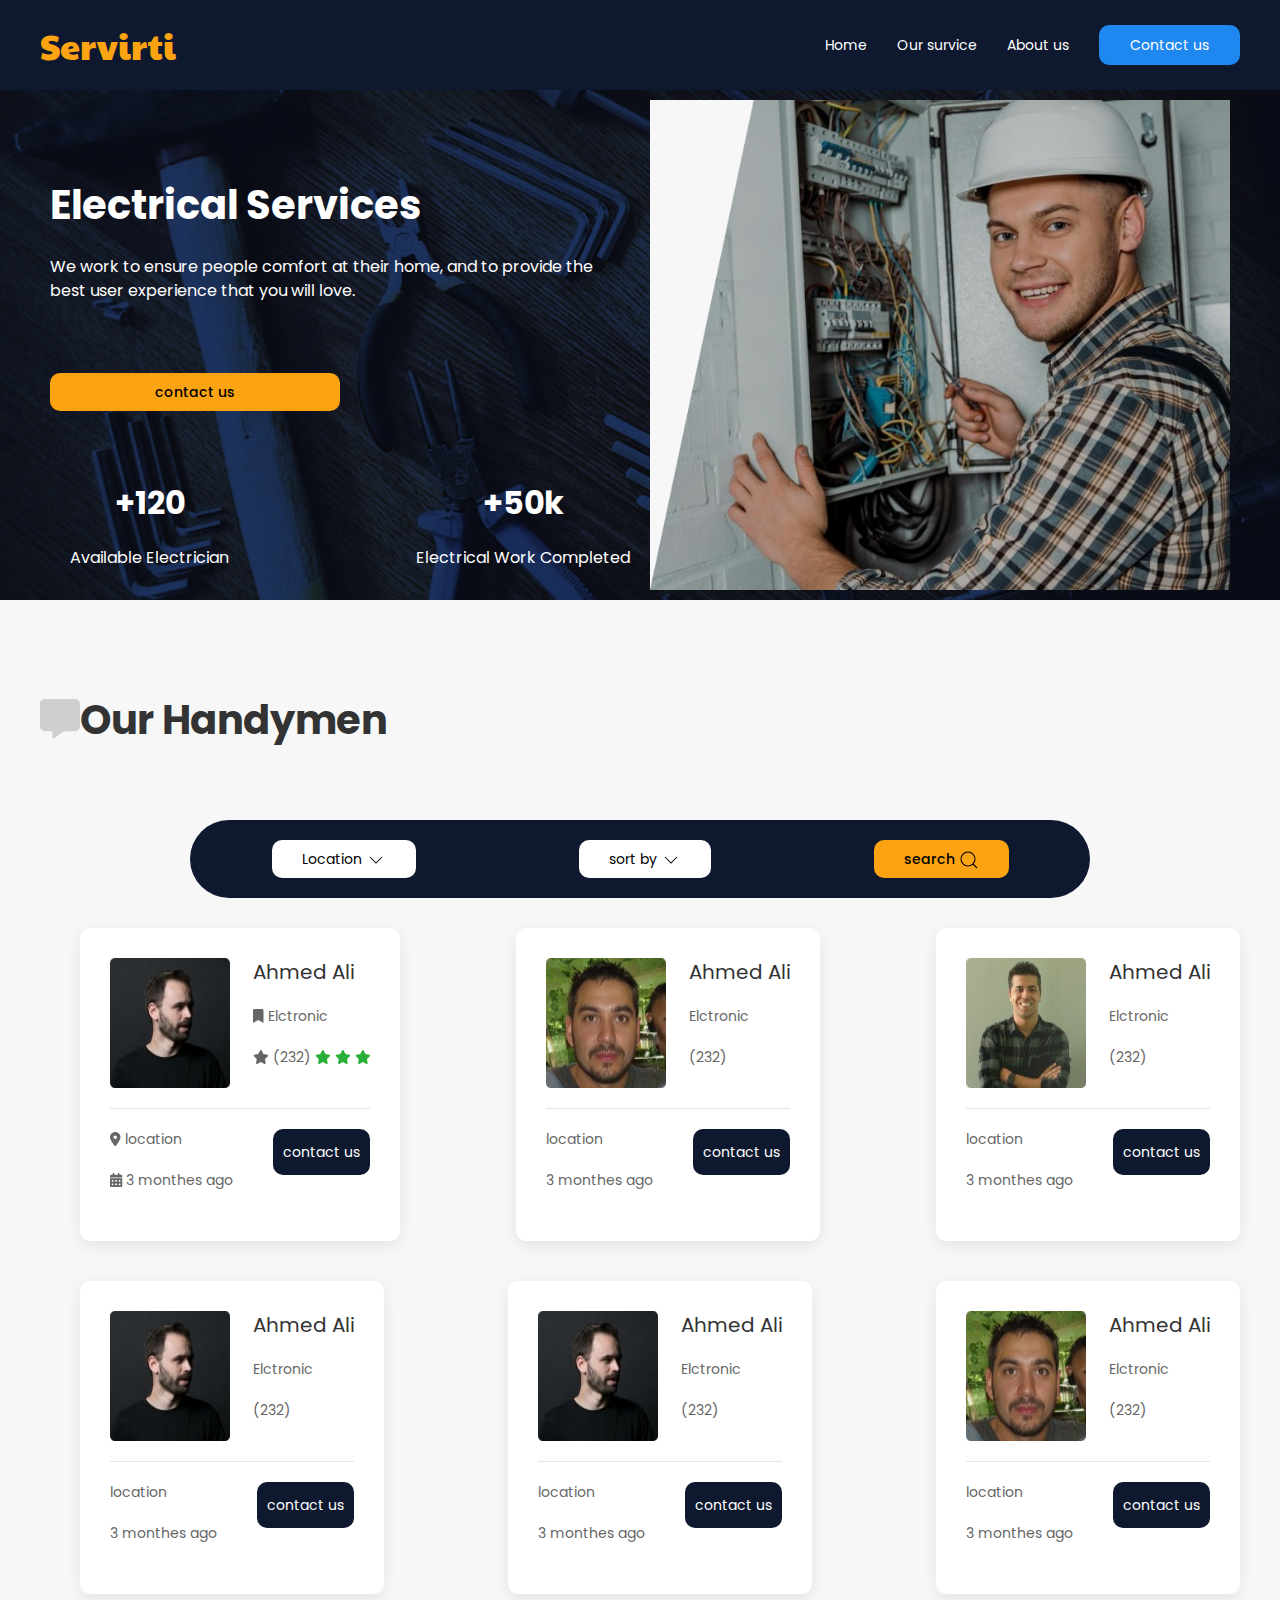
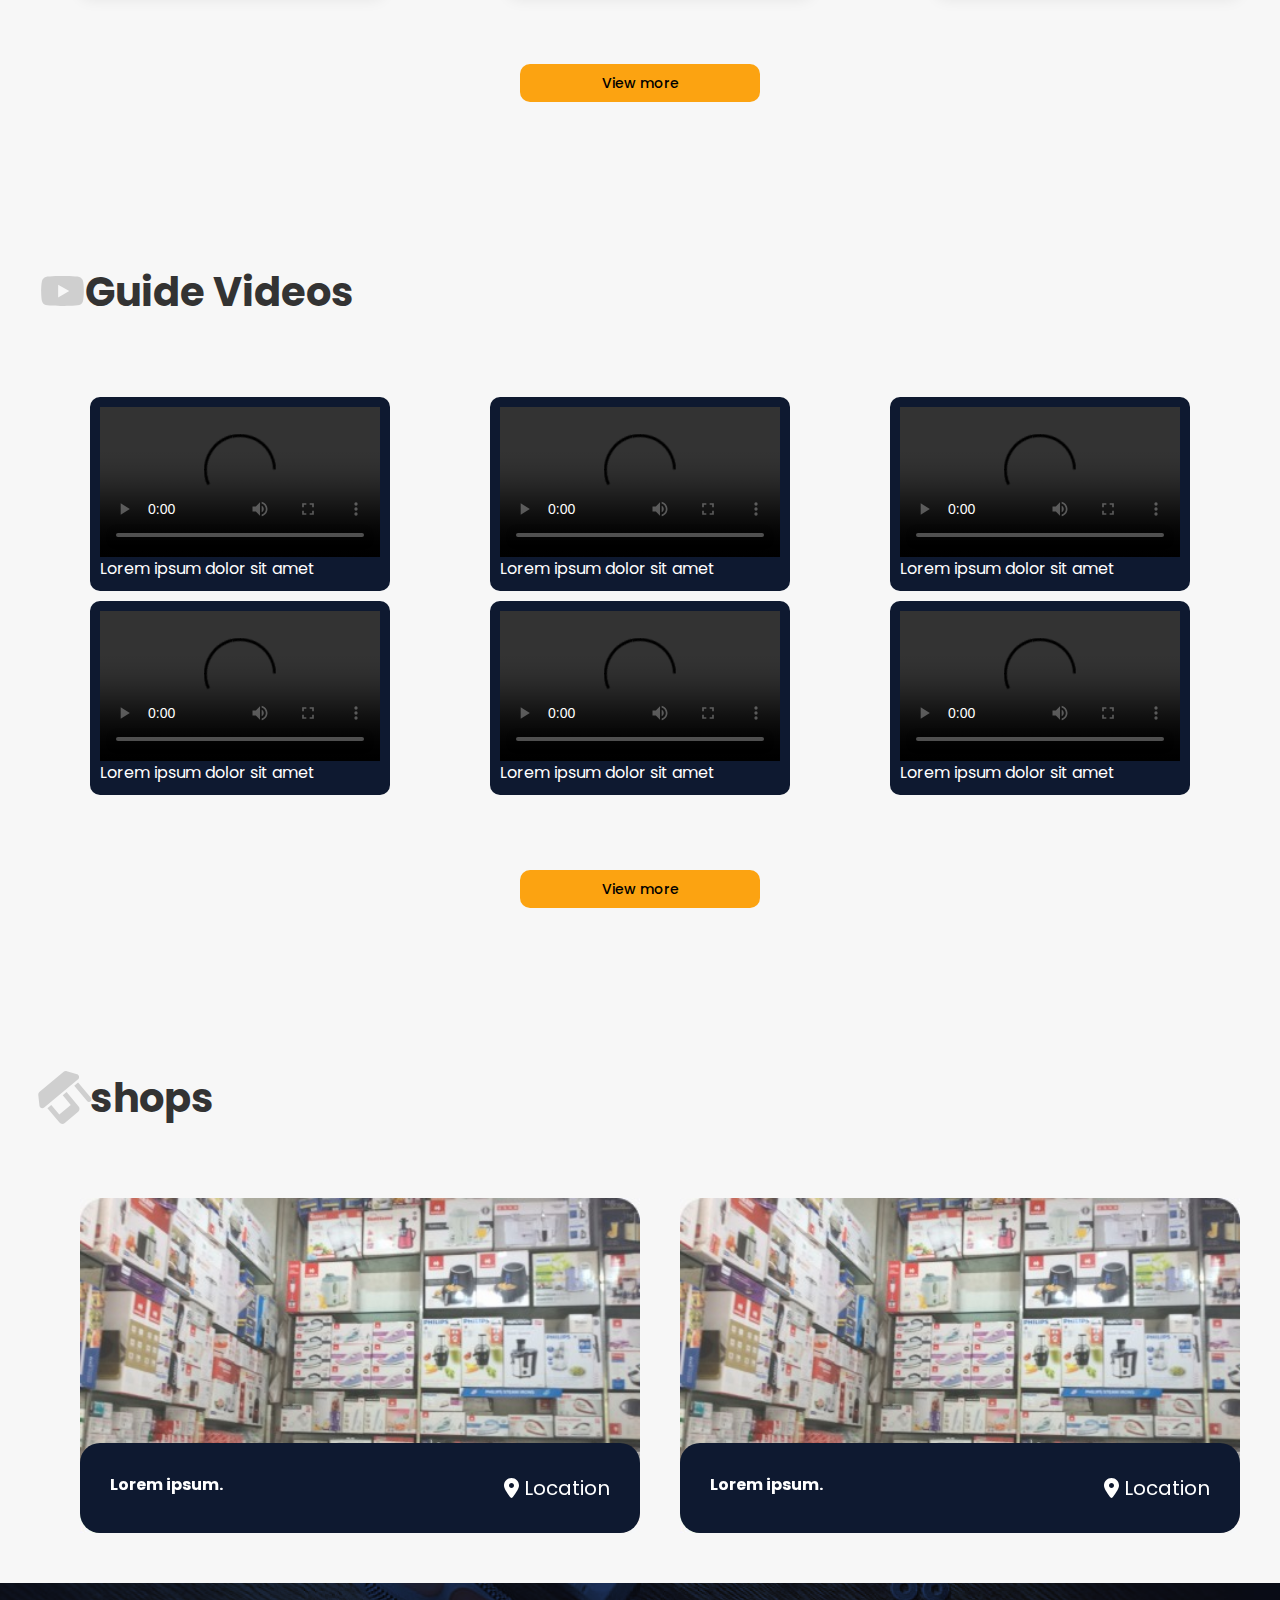
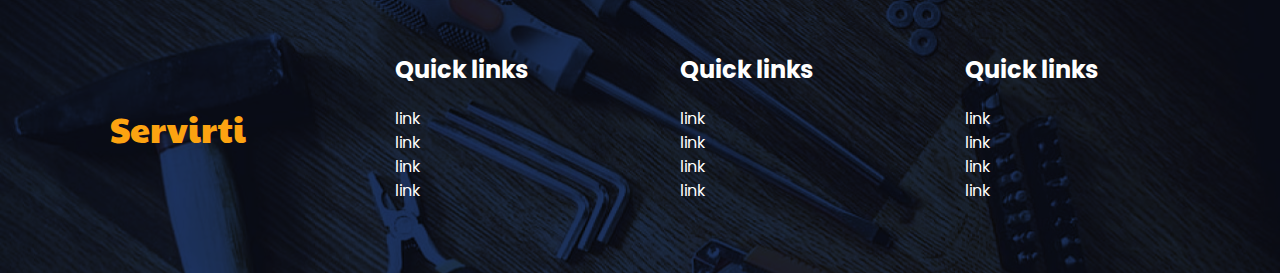
==== assets/pages/handy.html @ 4602116b "update" ====
<!DOCTYPE html>
<html lang="en">
<head>
    <meta charset="UTF-8">
    <meta http-equiv="X-UA-Compatible" content="IE=edge">
    <meta name="viewport" content="width=device-width, initial-scale=1.0">
    <!-- file links -->
    <link rel="stylesheet" href="../css/all.min.css">
    <link rel="stylesheet" href="../css/fontawesome.min.css">
    <link rel="stylesheet" href="../css/uikit.min.css">
    <link rel="stylesheet" href="../css/utalities.css">
    <link rel="stylesheet" href="../css/main.css">
    <!-- font -->
    <link rel="preconnect" href="https://fonts.googleapis.com">
    <link rel="preconnect" href="https://fonts.gstatic.com" crossorigin>
    <link href="https://fonts.googleapis.com/css2?family=Poppins&display=swap" rel="stylesheet">
    <link href="https://fonts.googleapis.com/css2?family=Paytone+One&display=swap" rel="stylesheet">
    <title>servirti</title>
</head>
<body>
    <!-- Start header section -->
    <header class="img__background">
        <!-- navbar -->
        <nav class="uk-container uk-flex uk-margin-auto uk-flex-wrap">
            <div class="uk-navbar-left uk-width-1-4">
                <ul class="uk-navbar-nav">
                    <li><a class="uk-text-bolder" href="#">Servirti</a></li>
                </ul>
            </div>
            <div class="uk-navbar-right nav-btn uk-hidden@m uk-width-1-2" style="cursor: pointer; justify-content: right;">
                <span class="uk-margin-small-right" uk-icon="icon: table"></span>
            </div>
            <div class="uk-navbar-right nav-main">
                <ul class="uk-navbar-nav ul-nav">
                    <li class="li-nav nav-response"><a href="#">Home</a></li>
                    <li class="li-nav nav-response"><a href="#">Our survice</a></li>
                    <li class="li-nav nav-response"><a href="#">About us</a></li>
                </ul>
                <button class="uk-button uk-button-primary">Contact us</button>
            </div>
        </nav>
        <!-- main header -->
        <div class="uk-child-width-1-1@s uk-child-width-1-2@m uk-container uk-margin-auto" uk-grid>
            <div style="align-self: end;">
                <h1 class="header__title">Electrical Services</h1>
                <p class="dark">
                    We work to ensure people comfort at their home, and to provide
                    the best user experience that you will love.
                </p>
                <div class="input__header__search uk-margin-large-top uk-margin-large-bottom">
                    <button class="uk-button uk-nav-center uk-width-1-2 ">contact us</button>
                </div>
                <div class="header__nums uk-flex uk-flex-between uk-text-center uk-margin-left">
                    <div class="num">
                        <h3 class="dark uk-text-bold">+120</h3>
                        <p class="dark">Available Electrician</p>
                    </div>
                    <div class="num">
                        <h3 class="dark uk-text-bold">+50k</h3>
                        <p class="dark">Electrical Work Completed</p>
                    </div>
                </div>
            </div>
            <div>
                <img class="uk-width-1-1" src="../img/staff3.jpeg" alt="" >
            </div>
        </div>
    </header>
    <!-- End header section -->
    <!-- Start Main section -->
    <main>
        <!-- hand -->
        <div class="main__handy uk-container">
            <div class="uk-flex" style="margin: 50px 0;">
                <h2 style="align-self: end; opacity: .2;"><i class="fa-solid fa-message"></i></h2>
                <h2 class="uk-text-bolder" >Our Handymen</h2>
            </div>
            <form class="uk-flex uk-flex-around uk-width-3-4@s uk-width-1-1 uk-border-pill uk-margin-auto" style="background-color: #0E1930;">           
                <div class="uk-margin">
                    <div uk-form-custom="target: > * > span:first-child">
                        <select id="sOne">
                            <option selected>Location</option>
                            <option value="a" >Option 01</option>
                            <option value="b">Option 02</option>
                            <option value="c">Option 03</option>
                        </select>
                        <button class="uk-button light" type="button" tabindex="-1">
                            <span></span>
                            <span uk-icon="icon: chevron-down"></span>
                        </button>
                    </div>
                </div>
                <div class="uk-margin">
                    <div uk-form-custom="target: > * > span:first-child">
                        <select id="sTwo">
                            <option selected>sort by</option>
                            <option value="1">Option 01</option>
                            <option value="2">Option 02</option>
                            <option value="3">Option 03</option>
                            <option value="4">Option 04</option>
                        </select>
                        <button class="uk-button light" type="button" tabindex="-1">
                            <span></span>
                            <span uk-icon="icon: chevron-down"></span>
                        </button>
                    </div>
                </div>
                <div class=" input__header__search uk-margin">
                    <div uk-form-custom="target: > * > span:first-child">
                        <button class="filter__sub uk-button">search <a href="" uk-icon="search"></a></button>
                    </div>
                </div>
            </form>
            <div class="cards__search uk-flex uk-flex-wrap uk-width-1-1 uk-width-1-3\@m uk-flex-center uk-flex-between@m"  uk-grid>
                <div class="card__search" data-location="a" data-sort="1">
                    <div class="uk-card uk-card-default uk-card-hover uk-card-body">
                        <div class="uk-flex uk-flex-between uk-text-left">
                            <img src="../img/staff2.jpeg">
                            <div class="info">
                                <h4>Ahmed Ali</h4>
                                <p><i class="fa-solid fa-bookmark"></i> Elctronic</p>
                                <p>
                                    <i class="fa-solid fa-star"></i> 
                                    (232)
                                    <i class="info__stars fa-solid fa-star"></i>
                                    <i class="info__stars fa-solid fa-star"></i>
                                    <i class="info__stars fa-solid fa-star"></i>
                                </p>
                            </div>
                        </div>
                        <hr>
                        <div class="uk-flex uk-flex-between uk-text-left">
                            <div class="info uk-margin-medium-right">
                                <p><i class="fa-solid fa-location-dot"></i> location</p>
                                <p><i class="fa-solid fa-calendar-days"></i> 3 monthes ago</p>
                            </div>
                            <div class="">
                                <button class="uk-button button__dark">contact us</button>
                            </div>
                        </div>
                    </div>
                </div>
                <div class="card__search" data-location="b" data-sort="2">
                    <div class="uk-card uk-card-default uk-card-hover uk-card-body">
                        <div class="uk-flex uk-flex-between uk-text-left">
                            <img src="../img/staff.jpeg">
                            <div class="info">
                                <h4>Ahmed Ali</h4>
                                <p>Elctronic</p>
                                <p>(232)</p>
                            </div>
                        </div>
                        <hr>
                        <div class="uk-flex uk-flex-between uk-text-left">
                            <div class="info uk-margin-medium-right">
                                <p>location</p>
                                <p>3 monthes ago</p>
                            </div>
                            <div class="">
                                <button class="uk-button button__dark">contact us</button>
                            </div>
                        </div>
                    </div>
                </div>
                <div class="card__search" data-location="c" data-sort="3">
                    <div class="uk-card uk-card-default uk-card-hover uk-card-body">
                        <div class="uk-flex uk-flex-between uk-text-left">
                            <img src="../img/staff1.jpeg">
                            <div class="info">
                                <h4>Ahmed Ali</h4>
                                <p>Elctronic</p>
                                <p>(232)</p>
                            </div>
                        </div>
                        <hr>
                        <div class="uk-flex uk-flex-between uk-text-left">
                            <div class="info uk-margin-medium-right">
                                <p>location</p>
                                <p>3 monthes ago</p>
                            </div>
                            <div class="">
                                <button class="uk-button button__dark">contact us</button>
                            </div>
                        </div>
                    </div>
                </div>
                <div class="card__search" data-location="b" data-sort="4">
                    <div class="uk-card uk-card-default uk-card-hover uk-card-body">
                        <div class="uk-flex uk-flex-between uk-text-left">
                            <img src="../img/staff2.jpeg">
                            <div class="info">
                                <h4>Ahmed Ali</h4>
                                <p>Elctronic</p>
                                <p>(232)</p>
                            </div>
                        </div>
                        <hr>
                        <div class="uk-flex uk-flex-between uk-text-left">
                            <div class="info uk-margin-medium-right">
                                <p>location</p>
                                <p>3 monthes ago</p>
                            </div>
                            <div class="">
                                <button class="uk-button button__dark">contact us</button>
                            </div>
                        </div>
                    </div>
                </div>
                <div class="card__search" data-location="c" data-sort="1">
                    <div class="uk-card uk-card-default uk-card-hover uk-card-body">
                        <div class="uk-flex uk-flex-between uk-text-left">
                            <img src="../img/staff2.jpeg">
                            <div class="info">
                                <h4>Ahmed Ali</h4>
                                <p>Elctronic</p>
                                <p>(232)</p>
                            </div>
                        </div>
                        <hr>
                        <div class="uk-flex uk-flex-between uk-text-left">
                            <div class="info uk-margin-medium-right">
                                <p>location</p>
                                <p>3 monthes ago</p>
                            </div>
                            <div class="">
                                <button class="uk-button button__dark">contact us</button>
                            </div>
                        </div>
                    </div>
                </div>
                <div class="card__search" data-location="a" data-sort="4">
                    <div class="uk-card uk-card-default uk-card-hover uk-card-body">
                        <div class="uk-flex uk-flex-between uk-text-left">
                            <img src="../img/staff.jpeg">
                            <div class="info">
                                <h4>Ahmed Ali</h4>
                                <p>Elctronic</p>
                                <p>(232)</p>
                            </div>
                        </div>
                        <hr>
                        <div class="uk-flex uk-flex-between uk-text-left">
                            <div class="info uk-margin-medium-right">
                                <p>location</p>
                                <p>3 monthes ago</p>
                            </div>
                            <div class="">
                                <button class="uk-button button__dark">contact us</button>
                            </div>
                        </div>
                    </div>
                </div>
                <div class="card__search hide" data-location="b" data-sort="3">
                    <div class="uk-card uk-card-default uk-card-hover uk-card-body">
                        <div class="uk-flex uk-flex-between uk-text-left">
                            <img src="../img/staff.jpeg">
                            <div class="info">
                                <h4>Ahmed Ali</h4>
                                <p>Elctronic</p>
                                <p>(232)</p>
                            </div>
                        </div>
                        <hr>
                        <div class="uk-flex uk-flex-between uk-text-left">
                            <div class="info uk-margin-medium-right">
                                <p>location</p>
                                <p>3 monthes ago</p>
                            </div>
                            <div class="">
                                <button class="uk-button button__dark">contact us</button>
                            </div>
                        </div>
                    </div>
                </div>
                <div class="card__search hide" data-location="a" data-sort="2">
                    <div class="uk-card uk-card-default uk-card-hover uk-card-body">
                        <div class="uk-flex uk-flex-between uk-text-left">
                            <img src="../img/staff2.jpeg">
                            <div class="info">
                                <h4>Ahmed Ali</h4>
                                <p>Elctronic</p>
                                <p>(232)</p>
                            </div>
                        </div>
                        <hr>
                        <div class="uk-flex uk-flex-between uk-text-left">
                            <div class="info uk-margin-medium-right">
                                <p>location</p>
                                <p>3 monthes ago</p>
                            </div>
                            <div class="">
                                <button class="uk-button button__dark">contact us</button>
                            </div>
                        </div>
                    </div>
                </div>
                <div class="card__search hide" data-location="c" data-sort="4">
                    <div class="uk-card uk-card-default uk-card-hover uk-card-body">
                        <div class="uk-flex uk-flex-between uk-text-left">
                            <img src="../img/staff1.jpeg">
                            <div class="info">
                                <h4>Ahmed Ali</h4>
                                <p>Elctronic</p>
                                <p>(232)</p>
                            </div>
                        </div>
                        <hr>
                        <div class="uk-flex uk-flex-between uk-text-left">
                            <div class="info uk-margin-medium-right">
                                <p>location</p>
                                <p>3 monthes ago</p>
                            </div>
                            <div class="">
                                <button class="uk-button button__dark">contact us</button>
                            </div>
                        </div>
                    </div>
                </div>
                <div class="card__search hide" data-location="b" data-sort="2">
                    <div class="uk-flex uk-flex-between uk-text-left">
                        <img src="../img/staff2.jpeg">
                        <div class="info">
                            <h4>Ahmed Ali</h4>
                            <p>Elctronic</p>
                            <p>(232)</p>
                        </div>
                    </div>
                    <hr>
                    <div class="uk-flex uk-flex-between uk-text-left">
                        <div class="info uk-margin-medium-right">
                            <p>location</p>
                            <p>3 monthes ago</p>
                        </div>
                        <div class="">
                            <button class="uk-button button__dark">contact us</button>
                        </div>
                    </div>
                </div>
                <div class="card__search hide" data-location="a" data-sort="3">
                    <div class="uk-card uk-card-default uk-card-hover uk-card-body">
                        <div class="uk-flex uk-flex-between uk-text-left">
                            <img src="../img/staff.jpeg">
                            <div class="info">
                                <h4>Ahmed Ali</h4>
                                <p>Elctronic</p>
                                <p>(232)</p>
                            </div>
                        </div>
                        <hr>
                        <div class="uk-flex uk-flex-between uk-text-left">
                            <div class="info uk-margin-medium-right">
                                <p>location</p>
                                <p>3 monthes ago</p>
                            </div>
                            <div class="">
                                <button class="uk-button button__dark">contact us</button>
                            </div>
                        </div>
                    </div>
                </div>
                <div class="card__search hide" data-location="c" data-sort="1">
                    <div class="uk-card uk-card-default uk-card-hover uk-card-body">
                        <div class="uk-flex uk-flex-between uk-text-left">
                            <img src="../img/staff.jpeg">
                            <div class="info">
                                <h4>Ahmed Ali</h4>
                                <p>Elctronic</p>
                                <p>(232)</p>
                            </div>
                        </div>
                        <hr>
                        <div class="uk-flex uk-flex-between uk-text-left">
                            <div class="info uk-margin-medium-right">
                                <p>location</p>
                                <p>3 monthes ago</p>
                            </div>
                            <div class="">
                                <button class="uk-button button__dark">contact us</button>
                            </div>
                        </div>
                    </div>
                </div>
            </div>
            <div class="msg uk-hidden">
                <div class="uk-container uk-text-center ">
                    <h3 class="uk-text-danger"> Oops! Please select location and type </h3>
                </div>
            </div>
            <div class="input__header__search uk-margin-large-top uk-margin-large-bottom uk-text-center">
                    <button class="uk-button uk-nav-center uk-width-1-5@m uk-width-3-4">View more</button>
            </div>
        </div>
        <!-- guide -->
        <div class="main__guide">
            <div class="uk-container">
                <div class="uk-flex" style="margin: 50px 0;">
                    <h2 style="align-self: end; opacity: .2;"><i class="fa-brands fa-youtube"></i></h2>
                    <h2 class="uk-text-bolder" >Guide Videos</h2>
                </div>
                <div class="uk-flex uk-flex-between uk-flex-wrap">
                    <div class="uk-width-1-3@m uk-width-1-2@s">
                        <div class="video__section uk-width-3-4 uk-margin-auto">
                            <video src="../videos/Wiring electric panel - Cool time lapse video.mp4" controls width="100%"></video>
                            <p>Lorem ipsum dolor sit amet</p>
                        </div>
                    </div>
                    <div class="uk-width-1-3@m uk-width-1-2@s">
                        <div class="video__section uk-width-3-4 uk-margin-auto">
                            <video src="../videos/Wiring electric panel - Cool time lapse video.mp4" controls width="100%"></video>
                            <p>Lorem ipsum dolor sit amet</p>
                        </div>
                    </div>
                    <div class="uk-width-1-3@m uk-width-1-2@s">
                        <div class="video__section uk-width-3-4 uk-margin-auto">
                            <video src="../videos/Wiring electric panel - Cool time lapse video.mp4" controls width="100%"></video>
                            <p>Lorem ipsum dolor sit amet</p>
                        </div>
                    </div>
                    <div class="uk-width-1-3@m uk-width-1-2@s">
                        <div class="video__section uk-width-3-4 uk-margin-auto">
                            <video src="../videos/Wiring electric panel - Cool time lapse video.mp4" controls width="100%"></video>
                            <p>Lorem ipsum dolor sit amet</p>
                        </div>
                    </div>
                    <div class="uk-width-1-3@m uk-width-1-2@s">
                        <div class="video__section uk-width-3-4 uk-margin-auto">
                            <video src="../videos/Wiring electric panel - Cool time lapse video.mp4" controls width="100%"></video>
                            <p>Lorem ipsum dolor sit amet</p>
                        </div>
                    </div>
                    <div class="uk-width-1-3@m uk-width-1-2@s">
                        <div class="video__section uk-width-3-4 uk-margin-auto">
                            <video src="../videos/Wiring electric panel - Cool time lapse video.mp4" controls width="100%"></video>
                            <p>Lorem ipsum dolor sit amet</p>
                        </div>
                    </div>
                    
                </div>
                <div class="input__header__search uk-margin-large-top uk-margin-large-bottom uk-text-center">
                    <button class="uk-button uk-nav-center uk-width-1-5@m uk-width-3-4">View more</button>
                </div>
            </div>
        </div>
        <!-- shops -->
        <div class="main__shops">
            <div class="uk-container">
                <div class="uk-flex" style="margin: 50px 0;">
                    <h2 style="align-self: end; opacity: .2; transform: rotateZ(320deg);"><i class="fa-solid fa-shop"></i></h2>
                    <h2 class="uk-text-bolder" >shops</h2>
                </div>
                <div class="uk-position-relative uk-visible-toggle uk-light" tabindex="-1" uk-slider="clsActivated: uk-transition-active; center: false">

                    <ul class="uk-slider-items uk-grid">
                        <li class="uk-width-1-2@s uk-width-1-1">
                            <div class="uk-panel">
                                <img src="../img/shop1.jpeg" width="1800" height="1200" alt="">
                                <div class="uk-overlay uk-overlay-primary uk-position-bottom uk-flex uk-flex-between uk-transition-slide-bottom ">
                                    <p class="uk-margin-remove uk-text-bolder dark">Lorem ipsum.</p>
                                    <p class="uk-margin-remove "><a href="https://goo.gl/maps/HgptQMbC7L5jPxuB7" target="_blank"><i class="fa-solid fa-location-dot"></i> Location</a></p>
                                </div>
                            </div>
                        </li>
                        <li class="uk-width-1-2@s uk-width-1-1">
                            <div class="uk-panel">
                                <img src="../img/shop1.jpeg" width="1800" height="1200" alt="">
                                <div class="uk-overlay uk-overlay-primary uk-position-bottom uk-flex uk-flex-between uk-transition-slide-bottom ">
                                    <p class="uk-margin-remove uk-text-bolder dark">Lorem ipsum.</p>
                                    <p class="uk-margin-remove "><a href="https://goo.gl/maps/HgptQMbC7L5jPxuB7" target="_blank"><i class="fa-solid fa-location-dot"></i> Location</a></p>
                                </div>
                            </div>
                        </li>
                        <li class="uk-width-1-2@s uk-width-1-1">
                            <div class="uk-panel">
                                <img src="../img/shop1.jpeg" width="1800" height="1200" alt="">
                                <div class="uk-overlay uk-overlay-primary uk-position-bottom uk-flex uk-flex-between uk-transition-slide-bottom ">
                                    <p class="uk-margin-remove uk-text-bolder dark">Lorem ipsum.</p>
                                    <p class="uk-margin-remove "><a href="https://goo.gl/maps/HgptQMbC7L5jPxuB7" target="_blank"><i class="fa-solid fa-location-dot"></i> Location</a></p>
                                </div>
                            </div>
                        </li>
                        <li class="uk-width-1-2@s uk-width-1-1">
                            <div class="uk-panel">
                                <img src="../img/shop1.jpeg" width="1800" height="1200" alt="">
                                <div class="uk-overlay uk-overlay-primary uk-position-bottom uk-flex uk-flex-between uk-transition-slide-bottom ">
                                    <p class="uk-margin-remove uk-text-bolder dark">Lorem ipsum.</p>
                                    <p class="uk-margin-remove "><a href="https://goo.gl/maps/HgptQMbC7L5jPxuB7" target="_blank"><i class="fa-solid fa-location-dot"></i> Location</a></p>
                                </div>
                            </div>
                        </li>
                        <li class="uk-width-1-2@s uk-width-1-1">
                            <div class="uk-panel">
                                <img src="../img/shop1.jpeg" width="1800" height="1200" alt="">
                                <div class="uk-overlay uk-overlay-primary uk-position-bottom uk-flex uk-flex-between uk-transition-slide-bottom ">
                                    <p class="uk-margin-remove uk-text-bolder dark">Lorem ipsum.</p>
                                    <p class="uk-margin-remove "><a href="https://goo.gl/maps/HgptQMbC7L5jPxuB7" target="_blank"><i class="fa-solid fa-location-dot"></i> Location</a></p>
                                </div>
                            </div>
                        </li>
                        <li class="uk-width-1-2@s uk-width-1-1">
                            <div class="uk-panel">
                                <img src="../img/shop1.jpeg" width="1800" height="1200" alt="">
                                <div class="uk-overlay uk-overlay-primary uk-position-bottom uk-flex uk-flex-between uk-transition-slide-bottom ">
                                    <p class="uk-margin-remove uk-text-bolder dark">Lorem ipsum.</p>
                                    <p class="uk-margin-remove "><a href="https://goo.gl/maps/HgptQMbC7L5jPxuB7" target="_blank"><i class="fa-solid fa-location-dot"></i> Location</a></p>
                                </div>
                            </div>
                        </li>
                    </ul>
                
                    <a class="uk-position-center-left uk-position-small uk-hidden-hover" href="#" uk-slidenav-previous uk-slider-item="previous"></a>
                    <a class="uk-position-center-right uk-position-small uk-hidden-hover" href="#" uk-slidenav-next uk-slider-item="next"></a>
                
                </div>
            </div>

        </div>
    </main>
    <!-- End Main section -->
    <!-- Start Footer section -->
    <footer class="img__background uk-padding-large">
        <div class="uk-child-width-1-2@s uk-child-width-1-4@m uk-flex uk-flex-center uk-container-large uk-margin-auto" uk-grid>
            <div class="uk-navbar-left footer_link">
                <ul class="uk-navbar-nav">
                    <li><a class="uk-text-bolder" href="../../index.html">Servirti</a></li>
                </ul>
            </div>
            <div class="footer__link">
                <h3 class="dark uk-text-bolder">Quick links</h3>
                <a href="">link</a>
                <a href="">link</a>
                <a href="">link</a>
                <a href="">link</a>
            </div>
            <div class="footer__link">
                <h3 class="dark uk-text-bolder">Quick links</h3>
                <a href="">link</a>
                <a href="">link</a>
                <a href="">link</a>
                <a href="">link</a>
            </div>
            <div class="footer__link">
                <h3 class="dark uk-text-bolder">Quick links</h3>
                <a href="">link</a>
                <a href="">link</a>
                <a href="">link</a>
                <a href="">link</a>
            </div>
        </div>
    </footer>
    <!-- End Footer section -->
    <!-- scripts file -->
    <script src="../js/main.js"></script>
    <script src="../js/uikit.min.js"></script>
    <script src="../js/uikit-icons.min.js"></script>
    <script src="../js/all.min.js"></script>
    <script src="../js/fontawesome.min.js"></script>
    <script type="text/javascript" src="https://code.jquery.com/jquery-3.4.0.js"></script>
</body>
</html>
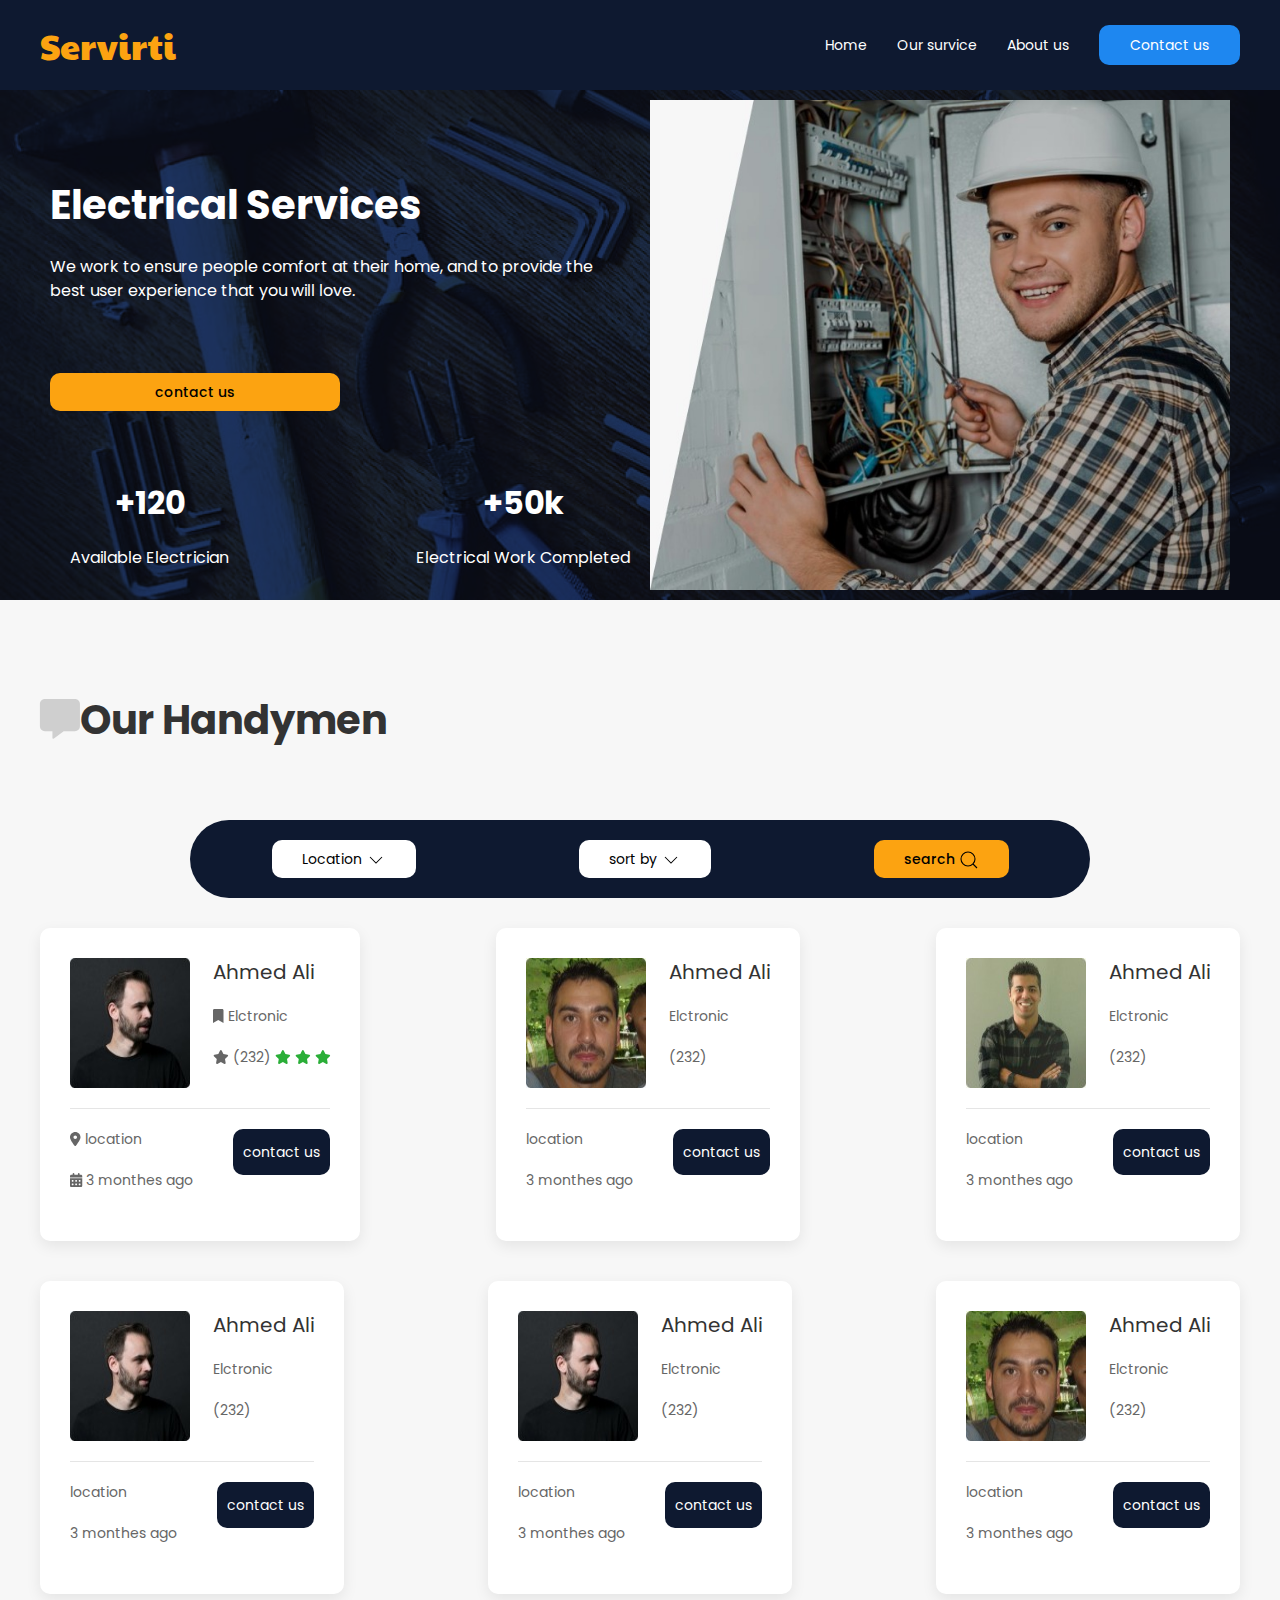
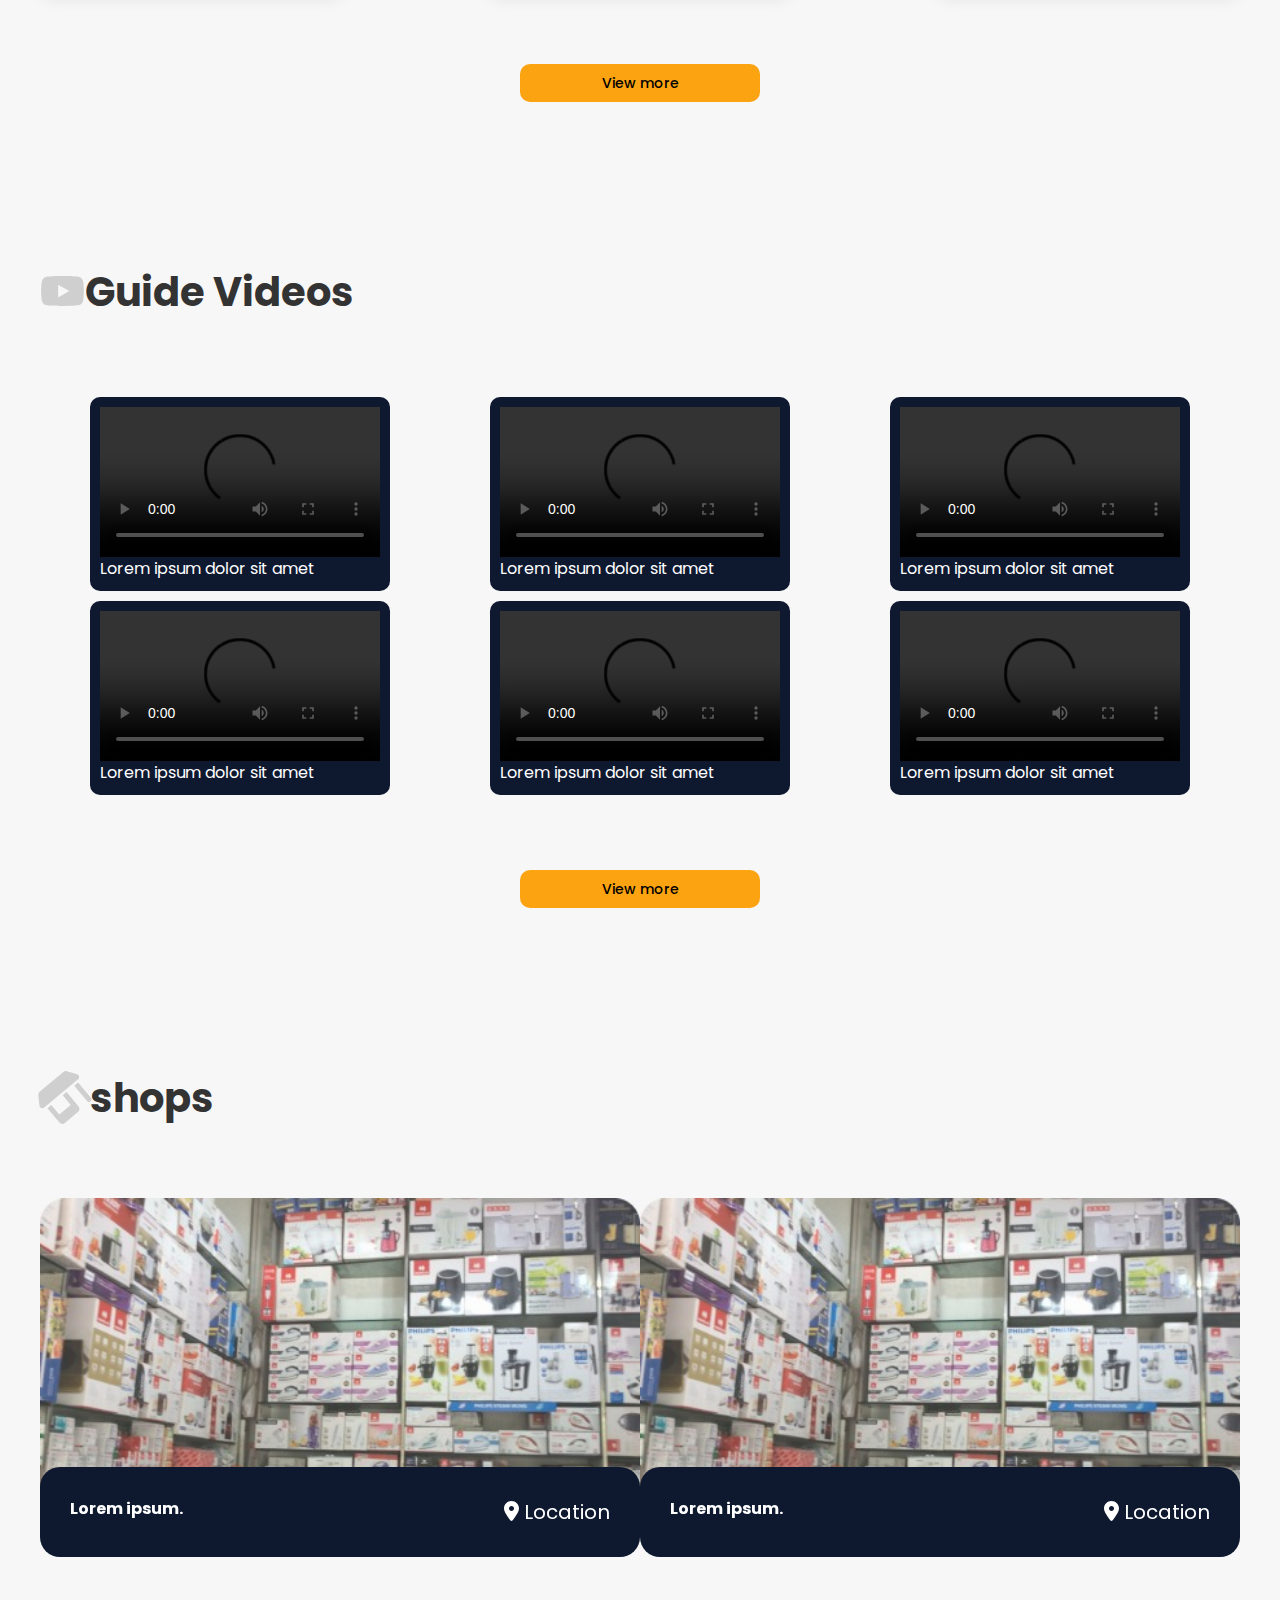
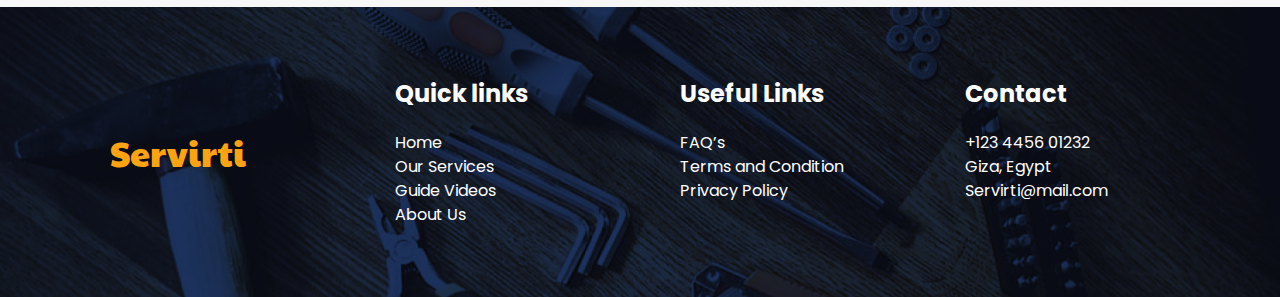
==== commit e978c6f9: "update" ====
--- a/assets/pages/handy.html
+++ b/assets/pages/handy.html
@@ -75,7 +75,7 @@
                 <h2 style="align-self: end; opacity: .2;"><i class="fa-solid fa-message"></i></h2>
                 <h2 class="uk-text-bolder" >Our Handymen</h2>
             </div>
-            <form class="uk-flex uk-flex-around uk-width-3-4@s uk-width-1-1 uk-border-pill uk-margin-auto" style="background-color: #0E1930;">           
+            <form class="uk-flex uk-flex-around uk-flex-wrap uk-width-3-4@s uk-width-1-1 uk-border-pill uk-margin-auto" style="background-color: #0E1930;">           
                 <div class="uk-margin">
                     <div uk-form-custom="target: > * > span:first-child">
                         <select id="sOne">
@@ -521,29 +521,27 @@
         <div class="uk-child-width-1-2@s uk-child-width-1-4@m uk-flex uk-flex-center uk-container-large uk-margin-auto" uk-grid>
             <div class="uk-navbar-left footer_link">
                 <ul class="uk-navbar-nav">
-                    <li><a class="uk-text-bolder" href="../../index.html">Servirti</a></li>
+                    <li><a class="uk-text-bolder" href="#">Servirti</a></li>
                 </ul>
             </div>
             <div class="footer__link">
                 <h3 class="dark uk-text-bolder">Quick links</h3>
-                <a href="">link</a>
-                <a href="">link</a>
-                <a href="">link</a>
-                <a href="">link</a>
+                <a href="" target="_blank">Home</a>
+                <a href="" target="_blank">Our Services</a>
+                <a href="" target="_blank">Guide Videos</a>
+                <a href="" target="_blank">About Us</a>
             </div>
             <div class="footer__link">
-                <h3 class="dark uk-text-bolder">Quick links</h3>
-                <a href="">link</a>
-                <a href="">link</a>
-                <a href="">link</a>
-                <a href="">link</a>
+                <h3 class="dark uk-text-bolder">Useful Links</h3>
+                <a href="" target="_blank">FAQ’s</a>
+                <a href="" target="_blank">Terms and Condition</a>
+                <a href="" target="_blank">Privacy Policy</a>
             </div>
             <div class="footer__link">
-                <h3 class="dark uk-text-bolder">Quick links</h3>
-                <a href="">link</a>
-                <a href="">link</a>
-                <a href="">link</a>
-                <a href="">link</a>
+                <h3 class="dark uk-text-bolder">Contact</h3>
+                <a href="" target="_blank">+123 4456 01232</a>
+                <a href="" target="_blank">Giza, Egypt</a>
+                <a href="" target="_blank">Servirti@mail.com</a>
             </div>
         </div>
     </footer>
--- a/assets/css/utalities.css
+++ b/assets/css/utalities.css
@@ -158,4 +158,12 @@
     .txt-small{
         font-size: 10px;
     }
+}
+
+.main__shops .uk-grid>*{
+    padding: 0;
+}
+
+.main__handy .uk-grid>*{
+    padding: 0;
 }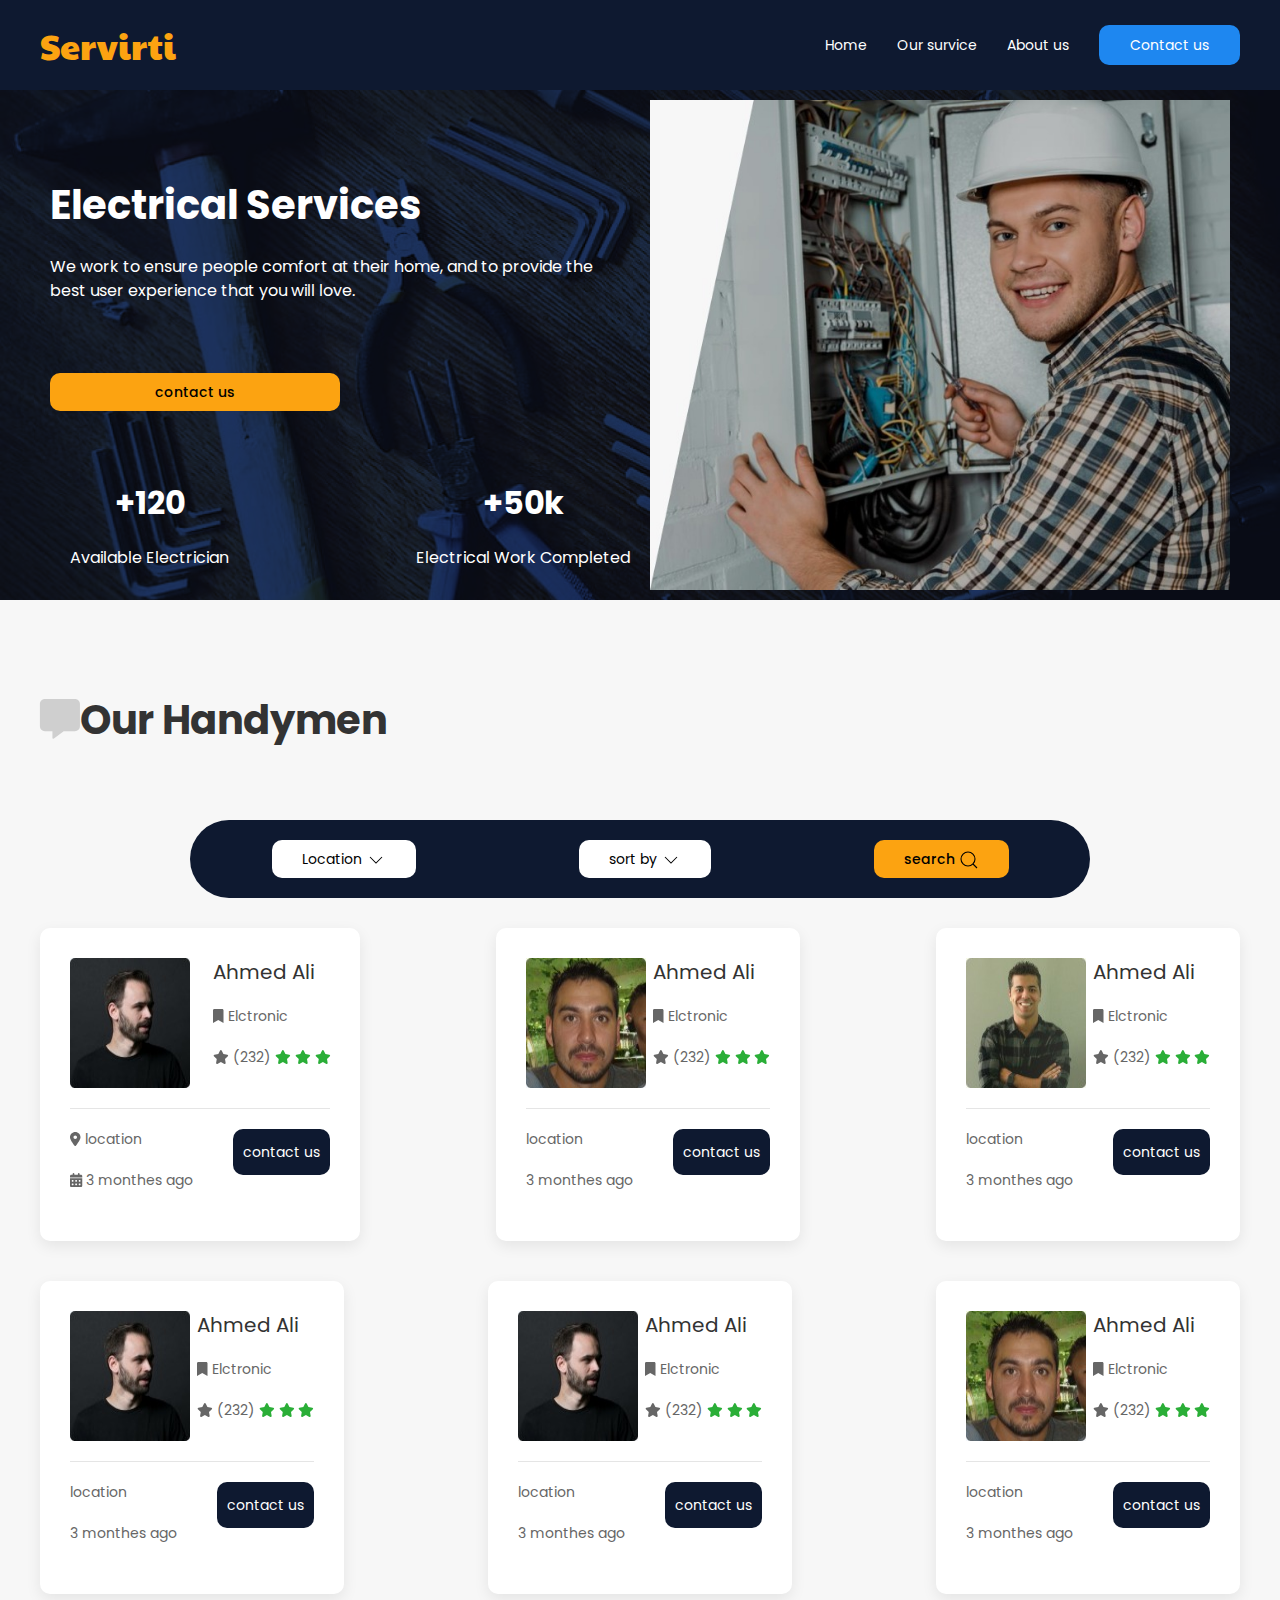
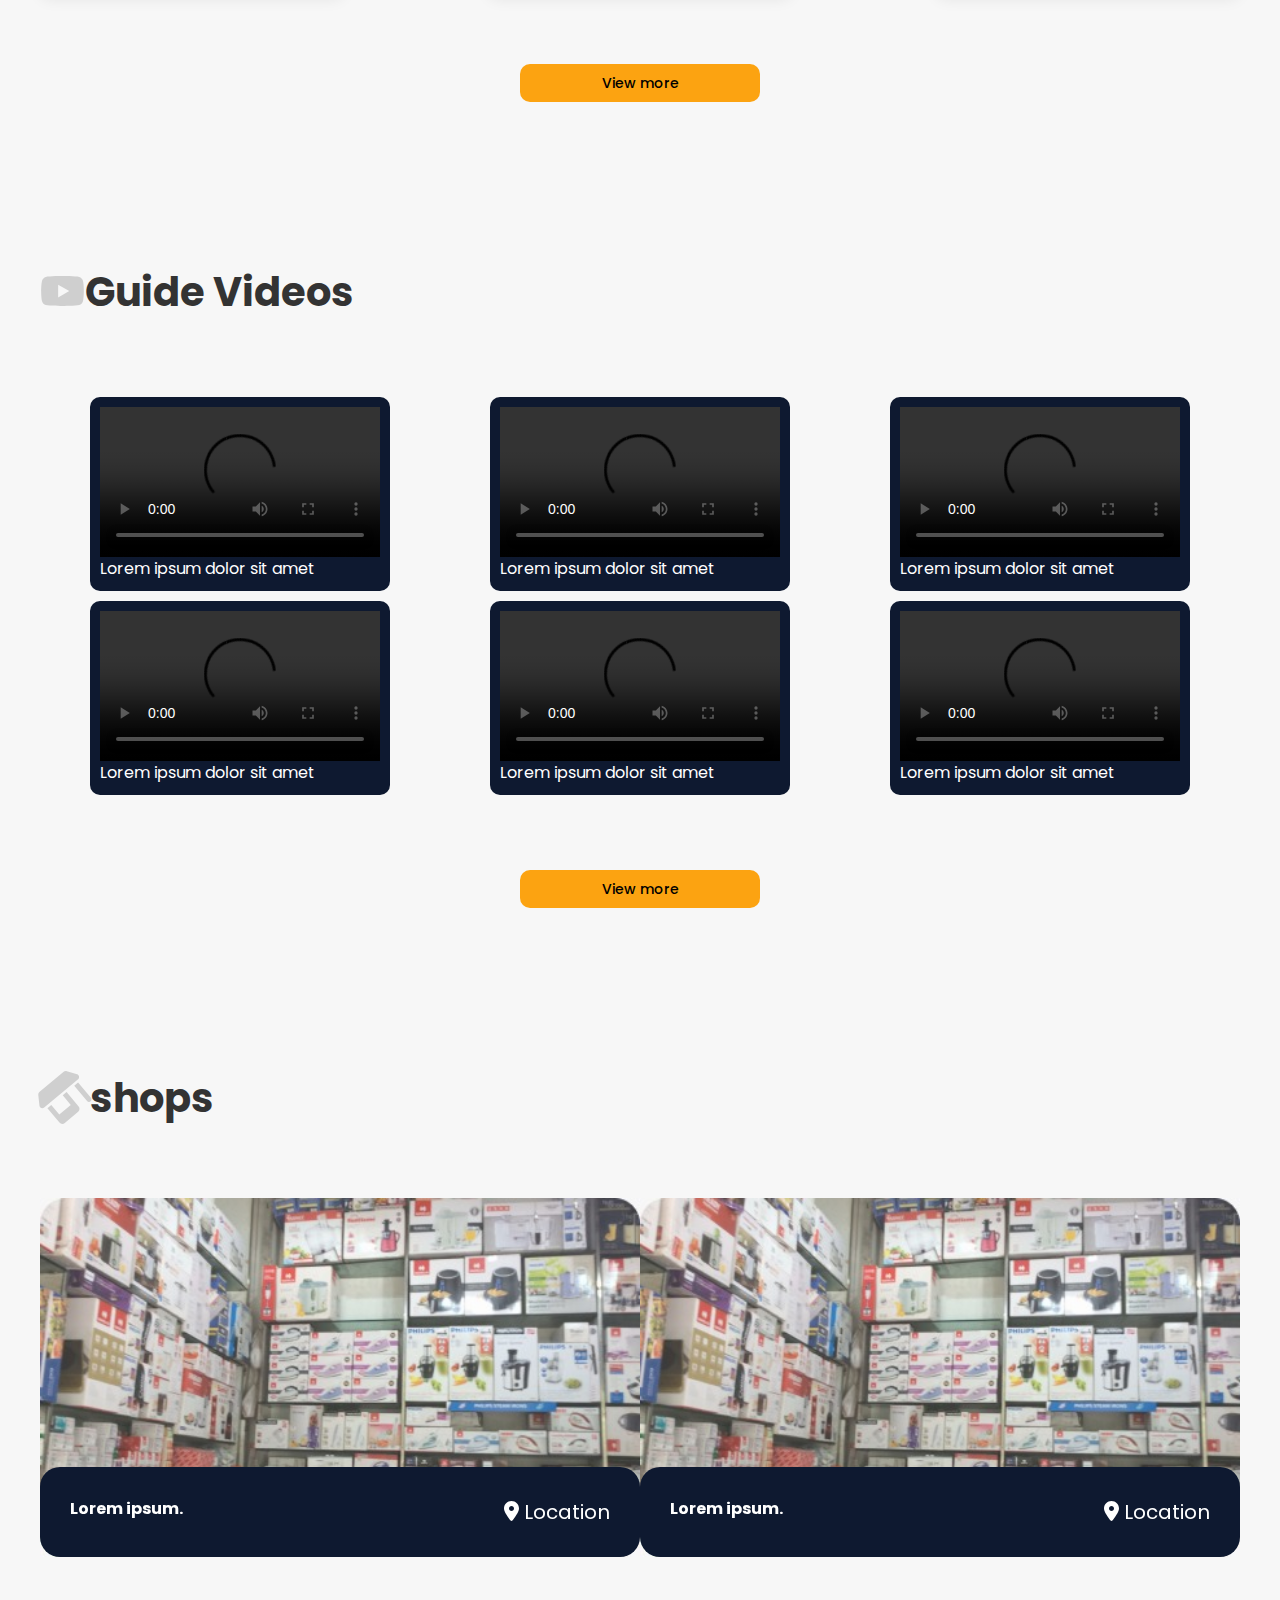
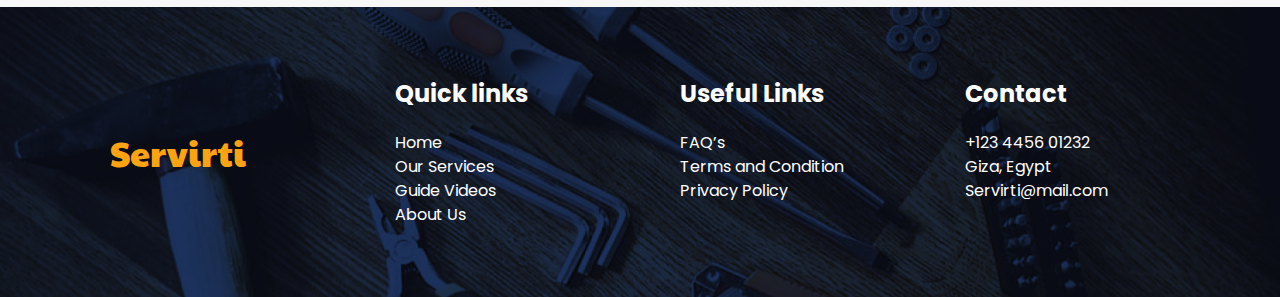
==== commit 34f24058: "update" ====
--- a/assets/pages/handy.html
+++ b/assets/pages/handy.html
@@ -115,7 +115,7 @@
                 <div class="card__search" data-location="a" data-sort="1">
                     <div class="uk-card uk-card-default uk-card-hover uk-card-body">
                         <div class="uk-flex uk-flex-between uk-text-left">
-                            <img src="../img/staff2.jpeg">
+                            <img class="img_card" src="../img/staff2.jpeg">
                             <div class="info">
                                 <h4>Ahmed Ali</h4>
                                 <p><i class="fa-solid fa-bookmark"></i> Elctronic</p>
@@ -135,7 +135,7 @@
                                 <p><i class="fa-solid fa-calendar-days"></i> 3 monthes ago</p>
                             </div>
                             <div class="">
-                                <button class="uk-button button__dark">contact us</button>
+                                <button class="uk-button button__dark btn__txt">contact us</button>
                             </div>
                         </div>
                     </div>
@@ -143,21 +143,27 @@
                 <div class="card__search" data-location="b" data-sort="2">
                     <div class="uk-card uk-card-default uk-card-hover uk-card-body">
                         <div class="uk-flex uk-flex-between uk-text-left">
-                            <img src="../img/staff.jpeg">
-                            <div class="info">
-                                <h4>Ahmed Ali</h4>
-                                <p>Elctronic</p>
-                                <p>(232)</p>
-                            </div>
-                        </div>
-                        <hr>
-                        <div class="uk-flex uk-flex-between uk-text-left">
-                            <div class="info uk-margin-medium-right">
-                                <p>location</p>
-                                <p>3 monthes ago</p>
-                            </div>
-                            <div class="">
-                                <button class="uk-button button__dark">contact us</button>
+                            <img class="img_card" src="../img/staff.jpeg">
+                            <div class="info">
+                                <h4>Ahmed Ali</h4>
+                                <p><i class="fa-solid fa-bookmark"></i> Elctronic</p>
+                                <p>
+                                    <i class="fa-solid fa-star"></i> 
+                                    (232)
+                                    <i class="info__stars fa-solid fa-star"></i>
+                                    <i class="info__stars fa-solid fa-star"></i>
+                                    <i class="info__stars fa-solid fa-star"></i>
+                                </p>
+                            </div>
+                        </div>
+                        <hr>
+                        <div class="uk-flex uk-flex-between uk-text-left">
+                            <div class="info uk-margin-medium-right">
+                                <p>location</p>
+                                <p>3 monthes ago</p>
+                            </div>
+                            <div class="">
+                                <button class="uk-button button__dark btn__txt">contact us</button>
                             </div>
                         </div>
                     </div>
@@ -165,21 +171,27 @@
                 <div class="card__search" data-location="c" data-sort="3">
                     <div class="uk-card uk-card-default uk-card-hover uk-card-body">
                         <div class="uk-flex uk-flex-between uk-text-left">
-                            <img src="../img/staff1.jpeg">
-                            <div class="info">
-                                <h4>Ahmed Ali</h4>
-                                <p>Elctronic</p>
-                                <p>(232)</p>
-                            </div>
-                        </div>
-                        <hr>
-                        <div class="uk-flex uk-flex-between uk-text-left">
-                            <div class="info uk-margin-medium-right">
-                                <p>location</p>
-                                <p>3 monthes ago</p>
-                            </div>
-                            <div class="">
-                                <button class="uk-button button__dark">contact us</button>
+                            <img class="img_card" src="../img/staff1.jpeg">
+                            <div class="info">
+                                <h4>Ahmed Ali</h4>
+                                <p><i class="fa-solid fa-bookmark"></i> Elctronic</p>
+                                <p>
+                                    <i class="fa-solid fa-star"></i> 
+                                    (232)
+                                    <i class="info__stars fa-solid fa-star"></i>
+                                    <i class="info__stars fa-solid fa-star"></i>
+                                    <i class="info__stars fa-solid fa-star"></i>
+                                </p>
+                            </div>
+                        </div>
+                        <hr>
+                        <div class="uk-flex uk-flex-between uk-text-left">
+                            <div class="info uk-margin-medium-right">
+                                <p>location</p>
+                                <p>3 monthes ago</p>
+                            </div>
+                            <div class="">
+                                <button class="uk-button button__dark btn__txt">contact us</button>
                             </div>
                         </div>
                     </div>
@@ -187,21 +199,27 @@
                 <div class="card__search" data-location="b" data-sort="4">
                     <div class="uk-card uk-card-default uk-card-hover uk-card-body">
                         <div class="uk-flex uk-flex-between uk-text-left">
-                            <img src="../img/staff2.jpeg">
-                            <div class="info">
-                                <h4>Ahmed Ali</h4>
-                                <p>Elctronic</p>
-                                <p>(232)</p>
-                            </div>
-                        </div>
-                        <hr>
-                        <div class="uk-flex uk-flex-between uk-text-left">
-                            <div class="info uk-margin-medium-right">
-                                <p>location</p>
-                                <p>3 monthes ago</p>
-                            </div>
-                            <div class="">
-                                <button class="uk-button button__dark">contact us</button>
+                            <img class="img_card" src="../img/staff2.jpeg">
+                            <div class="info">
+                                <h4>Ahmed Ali</h4>
+                                <p><i class="fa-solid fa-bookmark"></i> Elctronic</p>
+                                <p>
+                                    <i class="fa-solid fa-star"></i> 
+                                    (232)
+                                    <i class="info__stars fa-solid fa-star"></i>
+                                    <i class="info__stars fa-solid fa-star"></i>
+                                    <i class="info__stars fa-solid fa-star"></i>
+                                </p>
+                            </div>
+                        </div>
+                        <hr>
+                        <div class="uk-flex uk-flex-between uk-text-left">
+                            <div class="info uk-margin-medium-right">
+                                <p>location</p>
+                                <p>3 monthes ago</p>
+                            </div>
+                            <div class="">
+                                <button class="uk-button button__dark btn__txt">contact us</button>
                             </div>
                         </div>
                     </div>
@@ -209,21 +227,27 @@
                 <div class="card__search" data-location="c" data-sort="1">
                     <div class="uk-card uk-card-default uk-card-hover uk-card-body">
                         <div class="uk-flex uk-flex-between uk-text-left">
-                            <img src="../img/staff2.jpeg">
-                            <div class="info">
-                                <h4>Ahmed Ali</h4>
-                                <p>Elctronic</p>
-                                <p>(232)</p>
-                            </div>
-                        </div>
-                        <hr>
-                        <div class="uk-flex uk-flex-between uk-text-left">
-                            <div class="info uk-margin-medium-right">
-                                <p>location</p>
-                                <p>3 monthes ago</p>
-                            </div>
-                            <div class="">
-                                <button class="uk-button button__dark">contact us</button>
+                            <img class="img_card" src="../img/staff2.jpeg">
+                            <div class="info">
+                                <h4>Ahmed Ali</h4>
+                                <p><i class="fa-solid fa-bookmark"></i> Elctronic</p>
+                                <p>
+                                    <i class="fa-solid fa-star"></i> 
+                                    (232)
+                                    <i class="info__stars fa-solid fa-star"></i>
+                                    <i class="info__stars fa-solid fa-star"></i>
+                                    <i class="info__stars fa-solid fa-star"></i>
+                                </p>
+                            </div>
+                        </div>
+                        <hr>
+                        <div class="uk-flex uk-flex-between uk-text-left">
+                            <div class="info uk-margin-medium-right">
+                                <p>location</p>
+                                <p>3 monthes ago</p>
+                            </div>
+                            <div class="">
+                                <button class="uk-button button__dark btn__txt">contact us</button>
                             </div>
                         </div>
                     </div>
@@ -231,21 +255,27 @@
                 <div class="card__search" data-location="a" data-sort="4">
                     <div class="uk-card uk-card-default uk-card-hover uk-card-body">
                         <div class="uk-flex uk-flex-between uk-text-left">
-                            <img src="../img/staff.jpeg">
-                            <div class="info">
-                                <h4>Ahmed Ali</h4>
-                                <p>Elctronic</p>
-                                <p>(232)</p>
-                            </div>
-                        </div>
-                        <hr>
-                        <div class="uk-flex uk-flex-between uk-text-left">
-                            <div class="info uk-margin-medium-right">
-                                <p>location</p>
-                                <p>3 monthes ago</p>
-                            </div>
-                            <div class="">
-                                <button class="uk-button button__dark">contact us</button>
+                            <img class="img_card" src="../img/staff.jpeg">
+                            <div class="info">
+                                <h4>Ahmed Ali</h4>
+                                <p><i class="fa-solid fa-bookmark"></i> Elctronic</p>
+                                <p>
+                                    <i class="fa-solid fa-star"></i> 
+                                    (232)
+                                    <i class="info__stars fa-solid fa-star"></i>
+                                    <i class="info__stars fa-solid fa-star"></i>
+                                    <i class="info__stars fa-solid fa-star"></i>
+                                </p>
+                            </div>
+                        </div>
+                        <hr>
+                        <div class="uk-flex uk-flex-between uk-text-left">
+                            <div class="info uk-margin-medium-right">
+                                <p>location</p>
+                                <p>3 monthes ago</p>
+                            </div>
+                            <div class="">
+                                <button class="uk-button button__dark btn__txt">contact us</button>
                             </div>
                         </div>
                     </div>
@@ -253,21 +283,27 @@
                 <div class="card__search hide" data-location="b" data-sort="3">
                     <div class="uk-card uk-card-default uk-card-hover uk-card-body">
                         <div class="uk-flex uk-flex-between uk-text-left">
-                            <img src="../img/staff.jpeg">
-                            <div class="info">
-                                <h4>Ahmed Ali</h4>
-                                <p>Elctronic</p>
-                                <p>(232)</p>
-                            </div>
-                        </div>
-                        <hr>
-                        <div class="uk-flex uk-flex-between uk-text-left">
-                            <div class="info uk-margin-medium-right">
-                                <p>location</p>
-                                <p>3 monthes ago</p>
-                            </div>
-                            <div class="">
-                                <button class="uk-button button__dark">contact us</button>
+                            <img class="img_card" src="../img/staff.jpeg">
+                            <div class="info">
+                                <h4>Ahmed Ali</h4>
+                                <p><i class="fa-solid fa-bookmark"></i> Elctronic</p>
+                                <p>
+                                    <i class="fa-solid fa-star"></i> 
+                                    (232)
+                                    <i class="info__stars fa-solid fa-star"></i>
+                                    <i class="info__stars fa-solid fa-star"></i>
+                                    <i class="info__stars fa-solid fa-star"></i>
+                                </p>
+                            </div>
+                        </div>
+                        <hr>
+                        <div class="uk-flex uk-flex-between uk-text-left">
+                            <div class="info uk-margin-medium-right">
+                                <p>location</p>
+                                <p>3 monthes ago</p>
+                            </div>
+                            <div class="">
+                                <button class="uk-button button__dark btn__txt">contact us</button>
                             </div>
                         </div>
                     </div>
@@ -275,21 +311,27 @@
                 <div class="card__search hide" data-location="a" data-sort="2">
                     <div class="uk-card uk-card-default uk-card-hover uk-card-body">
                         <div class="uk-flex uk-flex-between uk-text-left">
-                            <img src="../img/staff2.jpeg">
-                            <div class="info">
-                                <h4>Ahmed Ali</h4>
-                                <p>Elctronic</p>
-                                <p>(232)</p>
-                            </div>
-                        </div>
-                        <hr>
-                        <div class="uk-flex uk-flex-between uk-text-left">
-                            <div class="info uk-margin-medium-right">
-                                <p>location</p>
-                                <p>3 monthes ago</p>
-                            </div>
-                            <div class="">
-                                <button class="uk-button button__dark">contact us</button>
+                            <img class="img_card" src="../img/staff2.jpeg">
+                            <div class="info">
+                                <h4>Ahmed Ali</h4>
+                                <p><i class="fa-solid fa-bookmark"></i> Elctronic</p>
+                                <p>
+                                    <i class="fa-solid fa-star"></i> 
+                                    (232)
+                                    <i class="info__stars fa-solid fa-star"></i>
+                                    <i class="info__stars fa-solid fa-star"></i>
+                                    <i class="info__stars fa-solid fa-star"></i>
+                                </p>
+                            </div>
+                        </div>
+                        <hr>
+                        <div class="uk-flex uk-flex-between uk-text-left">
+                            <div class="info uk-margin-medium-right">
+                                <p>location</p>
+                                <p>3 monthes ago</p>
+                            </div>
+                            <div class="">
+                                <button class="uk-button button__dark btn__txt">contact us</button>
                             </div>
                         </div>
                     </div>
@@ -297,32 +339,44 @@
                 <div class="card__search hide" data-location="c" data-sort="4">
                     <div class="uk-card uk-card-default uk-card-hover uk-card-body">
                         <div class="uk-flex uk-flex-between uk-text-left">
-                            <img src="../img/staff1.jpeg">
-                            <div class="info">
-                                <h4>Ahmed Ali</h4>
-                                <p>Elctronic</p>
-                                <p>(232)</p>
-                            </div>
-                        </div>
-                        <hr>
-                        <div class="uk-flex uk-flex-between uk-text-left">
-                            <div class="info uk-margin-medium-right">
-                                <p>location</p>
-                                <p>3 monthes ago</p>
-                            </div>
-                            <div class="">
-                                <button class="uk-button button__dark">contact us</button>
+                            <img class="img_card" src="../img/staff1.jpeg">
+                            <div class="info">
+                                <h4>Ahmed Ali</h4>
+                                <p><i class="fa-solid fa-bookmark"></i> Elctronic</p>
+                                <p>
+                                    <i class="fa-solid fa-star"></i> 
+                                    (232)
+                                    <i class="info__stars fa-solid fa-star"></i>
+                                    <i class="info__stars fa-solid fa-star"></i>
+                                    <i class="info__stars fa-solid fa-star"></i>
+                                </p>
+                            </div>
+                        </div>
+                        <hr>
+                        <div class="uk-flex uk-flex-between uk-text-left">
+                            <div class="info uk-margin-medium-right">
+                                <p>location</p>
+                                <p>3 monthes ago</p>
+                            </div>
+                            <div class="">
+                                <button class="uk-button button__dark btn__txt">contact us</button>
                             </div>
                         </div>
                     </div>
                 </div>
                 <div class="card__search hide" data-location="b" data-sort="2">
                     <div class="uk-flex uk-flex-between uk-text-left">
-                        <img src="../img/staff2.jpeg">
+                        <img class="img_card" src="../img/staff2.jpeg">
                         <div class="info">
                             <h4>Ahmed Ali</h4>
-                            <p>Elctronic</p>
-                            <p>(232)</p>
+                            <p><i class="fa-solid fa-bookmark"></i> Elctronic</p>
+                            <p>
+                                <i class="fa-solid fa-star"></i> 
+                                (232)
+                                <i class="info__stars fa-solid fa-star"></i>
+                                <i class="info__stars fa-solid fa-star"></i>
+                                <i class="info__stars fa-solid fa-star"></i>
+                            </p>
                         </div>
                     </div>
                     <hr>
@@ -332,28 +386,34 @@
                             <p>3 monthes ago</p>
                         </div>
                         <div class="">
-                            <button class="uk-button button__dark">contact us</button>
+                            <button class="uk-button button__dark btn__txt">contact us</button>
                         </div>
                     </div>
                 </div>
                 <div class="card__search hide" data-location="a" data-sort="3">
                     <div class="uk-card uk-card-default uk-card-hover uk-card-body">
                         <div class="uk-flex uk-flex-between uk-text-left">
-                            <img src="../img/staff.jpeg">
-                            <div class="info">
-                                <h4>Ahmed Ali</h4>
-                                <p>Elctronic</p>
-                                <p>(232)</p>
-                            </div>
-                        </div>
-                        <hr>
-                        <div class="uk-flex uk-flex-between uk-text-left">
-                            <div class="info uk-margin-medium-right">
-                                <p>location</p>
-                                <p>3 monthes ago</p>
-                            </div>
-                            <div class="">
-                                <button class="uk-button button__dark">contact us</button>
+                            <img class="img_card" src="../img/staff.jpeg">
+                            <div class="info">
+                                <h4>Ahmed Ali</h4>
+                                <p><i class="fa-solid fa-bookmark"></i> Elctronic</p>
+                                <p>
+                                    <i class="fa-solid fa-star"></i> 
+                                    (232)
+                                    <i class="info__stars fa-solid fa-star"></i>
+                                    <i class="info__stars fa-solid fa-star"></i>
+                                    <i class="info__stars fa-solid fa-star"></i>
+                                </p>
+                            </div>
+                        </div>
+                        <hr>
+                        <div class="uk-flex uk-flex-between uk-text-left">
+                            <div class="info uk-margin-medium-right">
+                                <p>location</p>
+                                <p>3 monthes ago</p>
+                            </div>
+                            <div class="">
+                                <button class="uk-button button__dark btn__txt">contact us</button>
                             </div>
                         </div>
                     </div>
@@ -361,21 +421,27 @@
                 <div class="card__search hide" data-location="c" data-sort="1">
                     <div class="uk-card uk-card-default uk-card-hover uk-card-body">
                         <div class="uk-flex uk-flex-between uk-text-left">
-                            <img src="../img/staff.jpeg">
-                            <div class="info">
-                                <h4>Ahmed Ali</h4>
-                                <p>Elctronic</p>
-                                <p>(232)</p>
-                            </div>
-                        </div>
-                        <hr>
-                        <div class="uk-flex uk-flex-between uk-text-left">
-                            <div class="info uk-margin-medium-right">
-                                <p>location</p>
-                                <p>3 monthes ago</p>
-                            </div>
-                            <div class="">
-                                <button class="uk-button button__dark">contact us</button>
+                            <img class="img_card" src="../img/staff.jpeg">
+                            <div class="info">
+                                <h4>Ahmed Ali</h4>
+                                <p><i class="fa-solid fa-bookmark"></i> Elctronic</p>
+                                <p>
+                                    <i class="fa-solid fa-star"></i> 
+                                    (232)
+                                    <i class="info__stars fa-solid fa-star"></i>
+                                    <i class="info__stars fa-solid fa-star"></i>
+                                    <i class="info__stars fa-solid fa-star"></i>
+                                </p>
+                            </div>
+                        </div>
+                        <hr>
+                        <div class="uk-flex uk-flex-between uk-text-left">
+                            <div class="info uk-margin-medium-right">
+                                <p>location</p>
+                                <p>3 monthes ago</p>
+                            </div>
+                            <div class="">
+                                <button class="uk-button button__dark btn__txt">contact us</button>
                             </div>
                         </div>
                     </div>
--- a/assets/css/utalities.css
+++ b/assets/css/utalities.css
@@ -166,4 +166,15 @@
 
 .main__handy .uk-grid>*{
     padding: 0;
+}
+
+
+@media(max-width: 768px){
+    .img_card{
+        width: 35%;
+        height: 100px;
+    }
+    .btn__txt{
+        font-size: 9px;
+    }
 }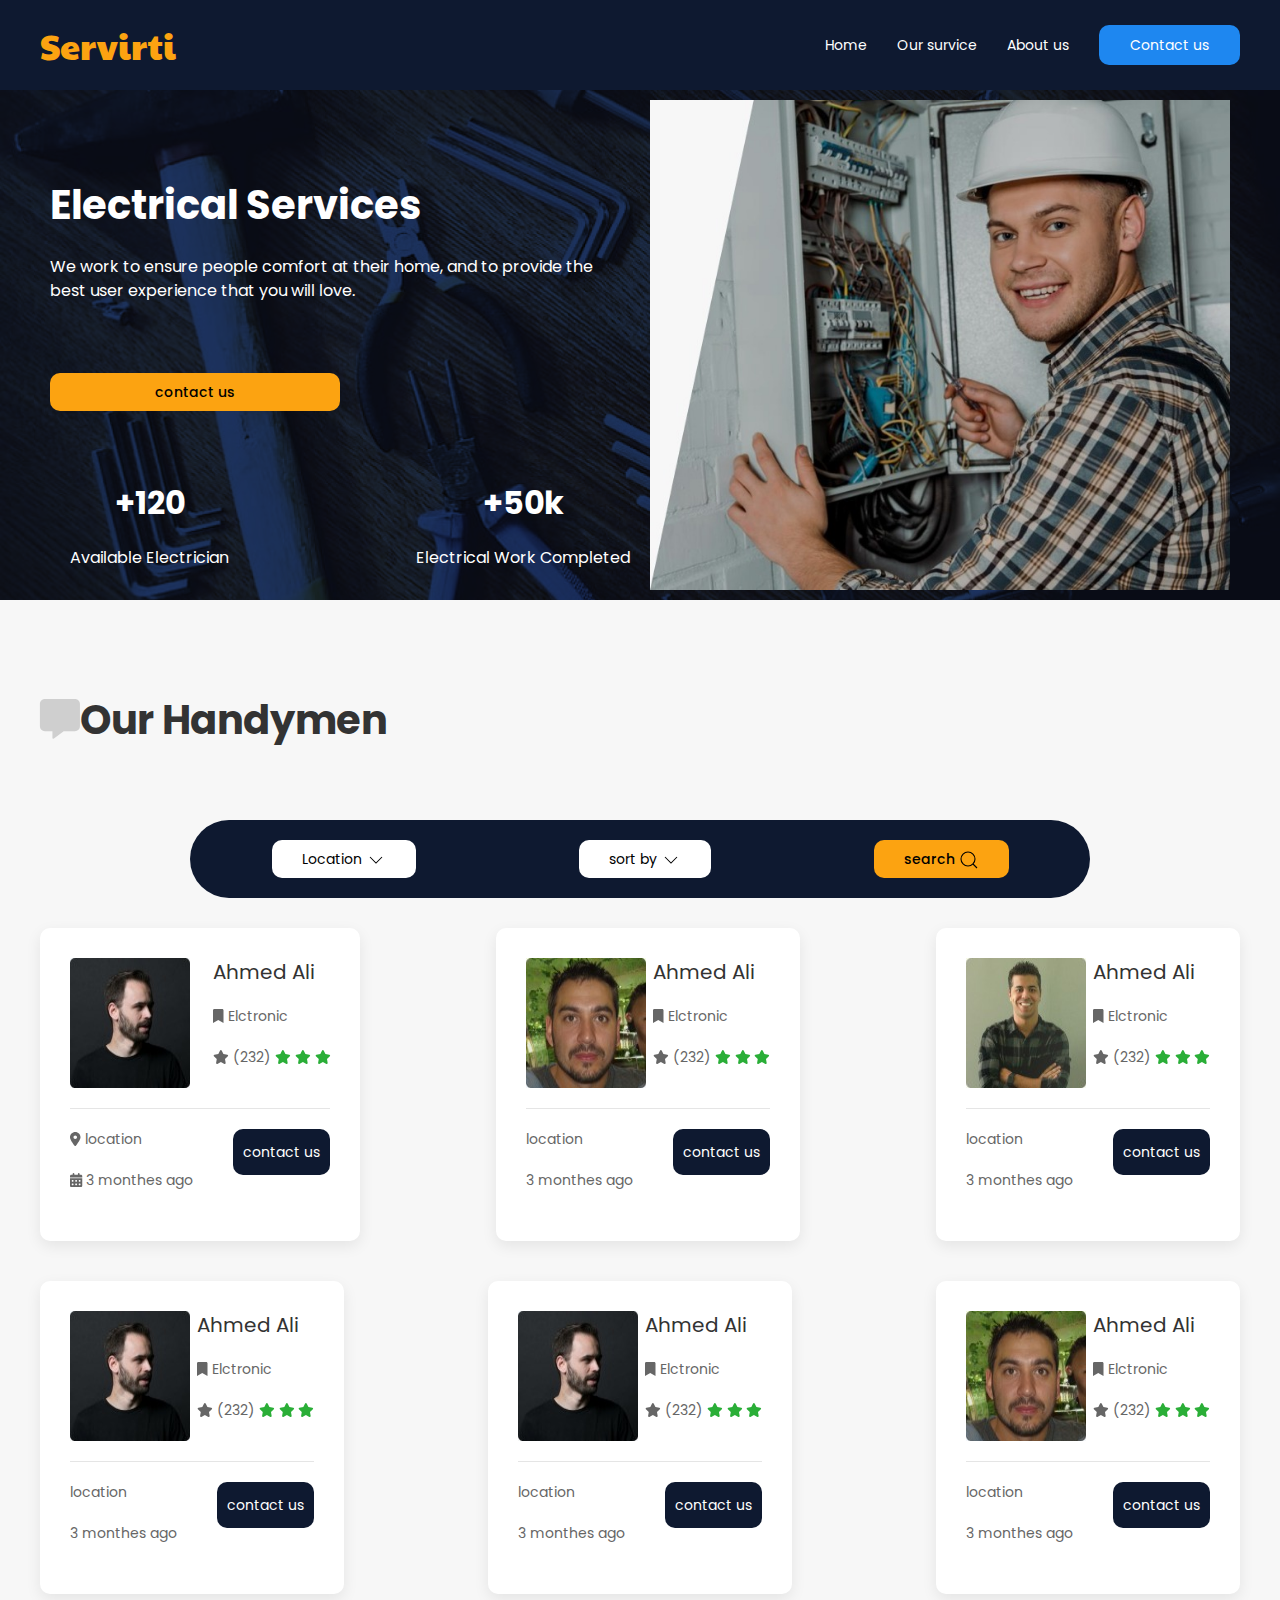
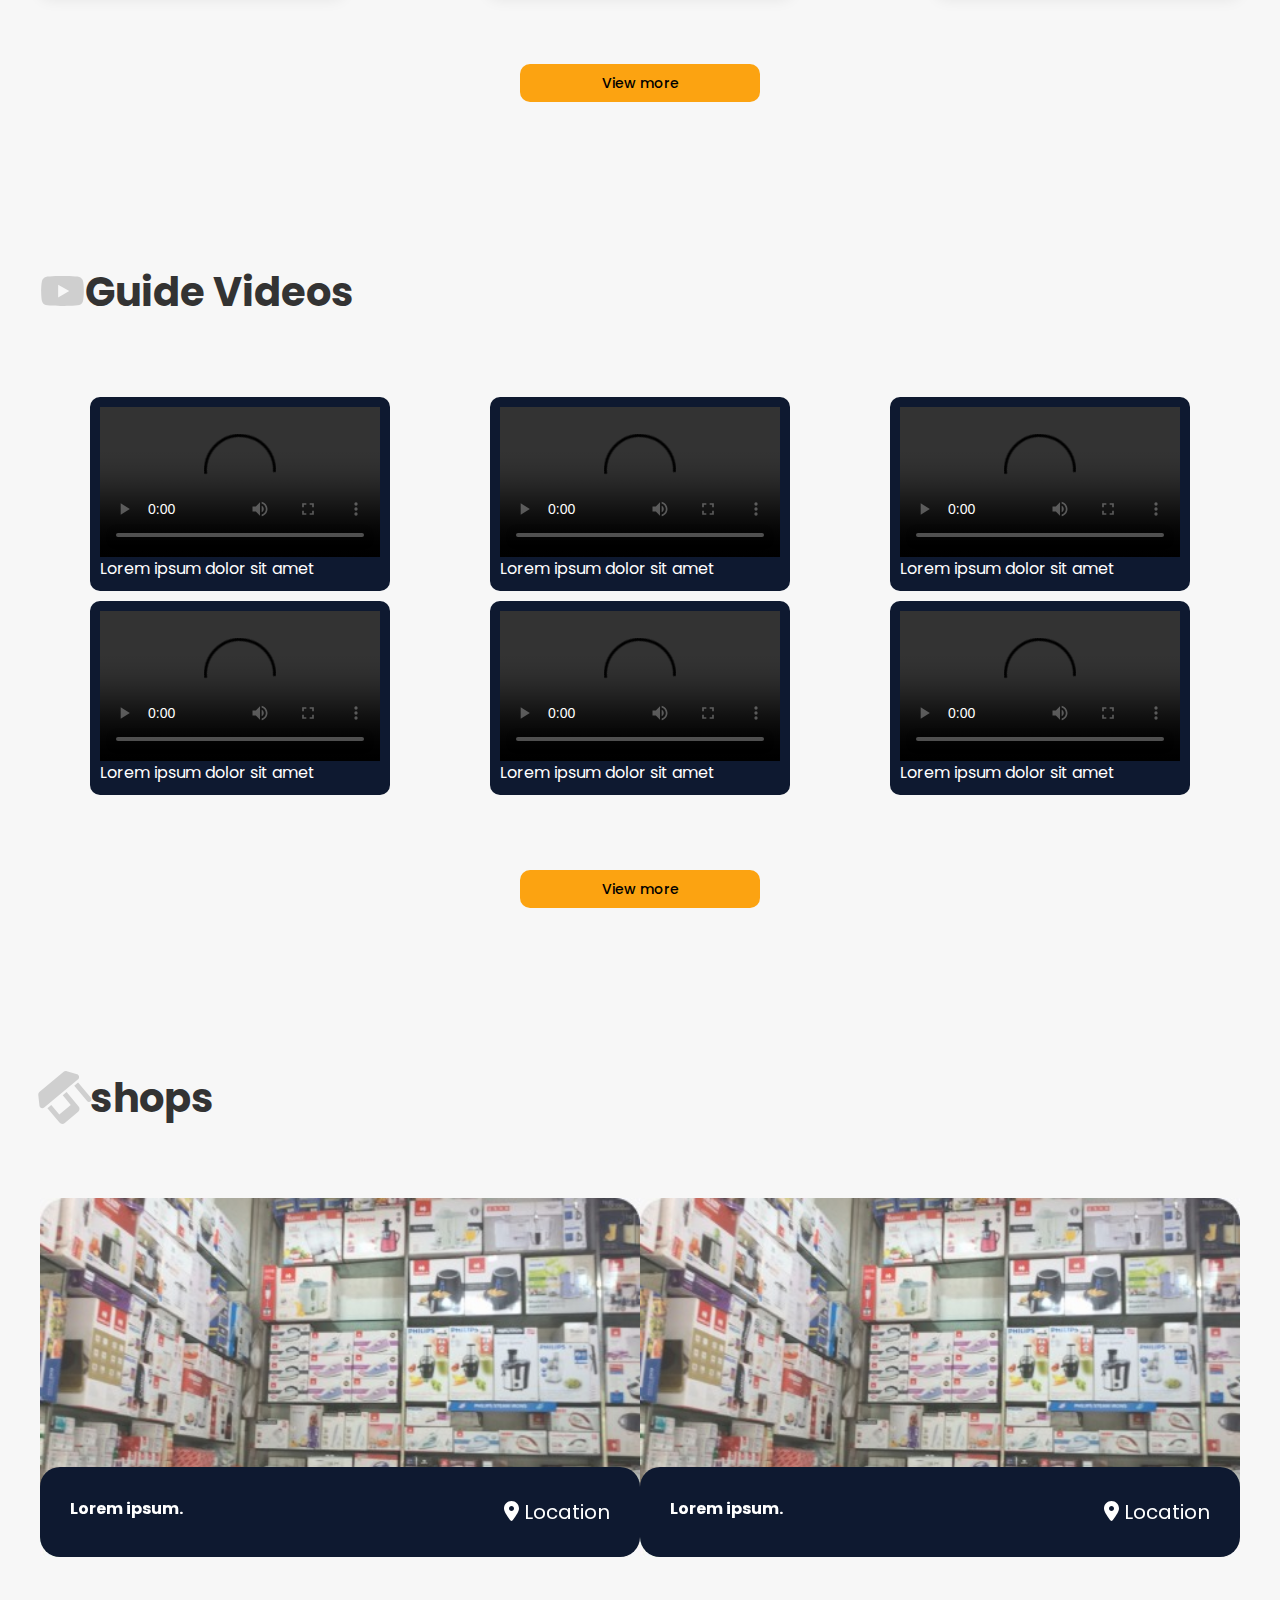
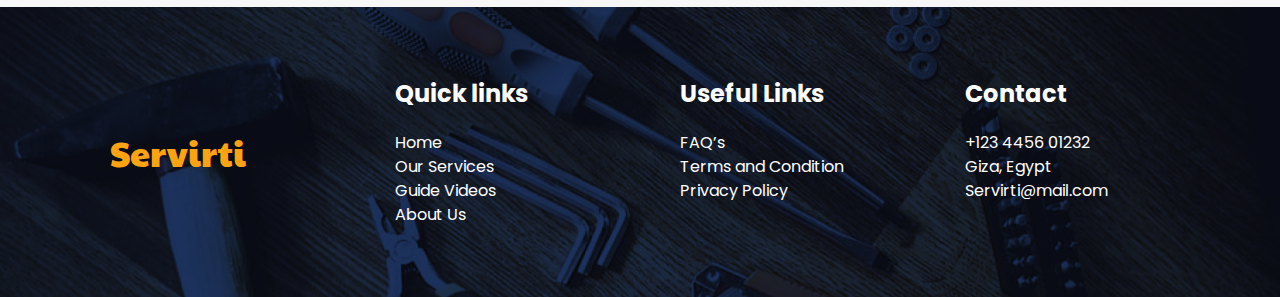
==== commit 175f2539: "update" ====
--- a/assets/pages/handy.html
+++ b/assets/pages/handy.html
@@ -24,7 +24,7 @@
         <nav class="uk-container uk-flex uk-margin-auto uk-flex-wrap">
             <div class="uk-navbar-left uk-width-1-4">
                 <ul class="uk-navbar-nav">
-                    <li><a class="uk-text-bolder" href="#">Servirti</a></li>
+                    <li><a class="uk-text-bolder" href="../../index.html">Servirti</a></li>
                 </ul>
             </div>
             <div class="uk-navbar-right nav-btn uk-hidden@m uk-width-1-2" style="cursor: pointer; justify-content: right;">
@@ -32,11 +32,11 @@
             </div>
             <div class="uk-navbar-right nav-main">
                 <ul class="uk-navbar-nav ul-nav">
-                    <li class="li-nav nav-response"><a href="#">Home</a></li>
-                    <li class="li-nav nav-response"><a href="#">Our survice</a></li>
-                    <li class="li-nav nav-response"><a href="#">About us</a></li>
+                    <li class="li-nav nav-response"><a href="../../#">Home</a></li>
+                    <li class="li-nav nav-response"><a href="../../index.html#survice">Our survice</a></li>
+                    <li class="li-nav nav-response"><a href="../../index.html#about">About us</a></li>
                 </ul>
-                <button class="uk-button uk-button-primary">Contact us</button>
+                <button class="uk-button uk-button-primary"><a class="dark" href="../../index.html#contact"> Contact us </a></button>
             </div>
         </nav>
         <!-- main header -->
@@ -457,7 +457,7 @@
             </div>
         </div>
         <!-- guide -->
-        <div class="main__guide">
+        <div id="guide" class="main__guide">
             <div class="uk-container">
                 <div class="uk-flex" style="margin: 50px 0;">
                     <h2 style="align-self: end; opacity: .2;"><i class="fa-brands fa-youtube"></i></h2>
@@ -592,10 +592,10 @@
             </div>
             <div class="footer__link">
                 <h3 class="dark uk-text-bolder">Quick links</h3>
-                <a href="" target="_blank">Home</a>
-                <a href="" target="_blank">Our Services</a>
-                <a href="" target="_blank">Guide Videos</a>
-                <a href="" target="_blank">About Us</a>
+                <a href="../../index.html">Home</a>
+                <a href="../../index.html#survice">Our Services</a>
+                <a href="#guide">Guide Videos</a>
+                <a href="../../index.html#about">About Us</a>
             </div>
             <div class="footer__link">
                 <h3 class="dark uk-text-bolder">Useful Links</h3>
@@ -605,12 +605,21 @@
             </div>
             <div class="footer__link">
                 <h3 class="dark uk-text-bolder">Contact</h3>
-                <a href="" target="_blank">+123 4456 01232</a>
+                <a href="tel:+123 4456 01232" target="_blank">+123 4456 01232</a>
                 <a href="" target="_blank">Giza, Egypt</a>
-                <a href="" target="_blank">Servirti@mail.com</a>
+                <a href="mailto:Servirti@mail.com" target="_blank">Servirti@mail.com</a>
             </div>
         </div>
     </footer>
+    <!-- fixed bottom -->
+    <div id="fixBtn" class="uk-position-fixed uk-hidden" style="right: 5px; bottom: 5px;">
+        <div class="icon">
+            <a href="#">
+                <i class="fa-solid fa-chevron-up"></i>
+            </a>
+        </div>
+    </div>
+    <!-- fixed bottom -->
     <!-- End Footer section -->
     <!-- scripts file -->
     <script src="../js/main.js"></script>
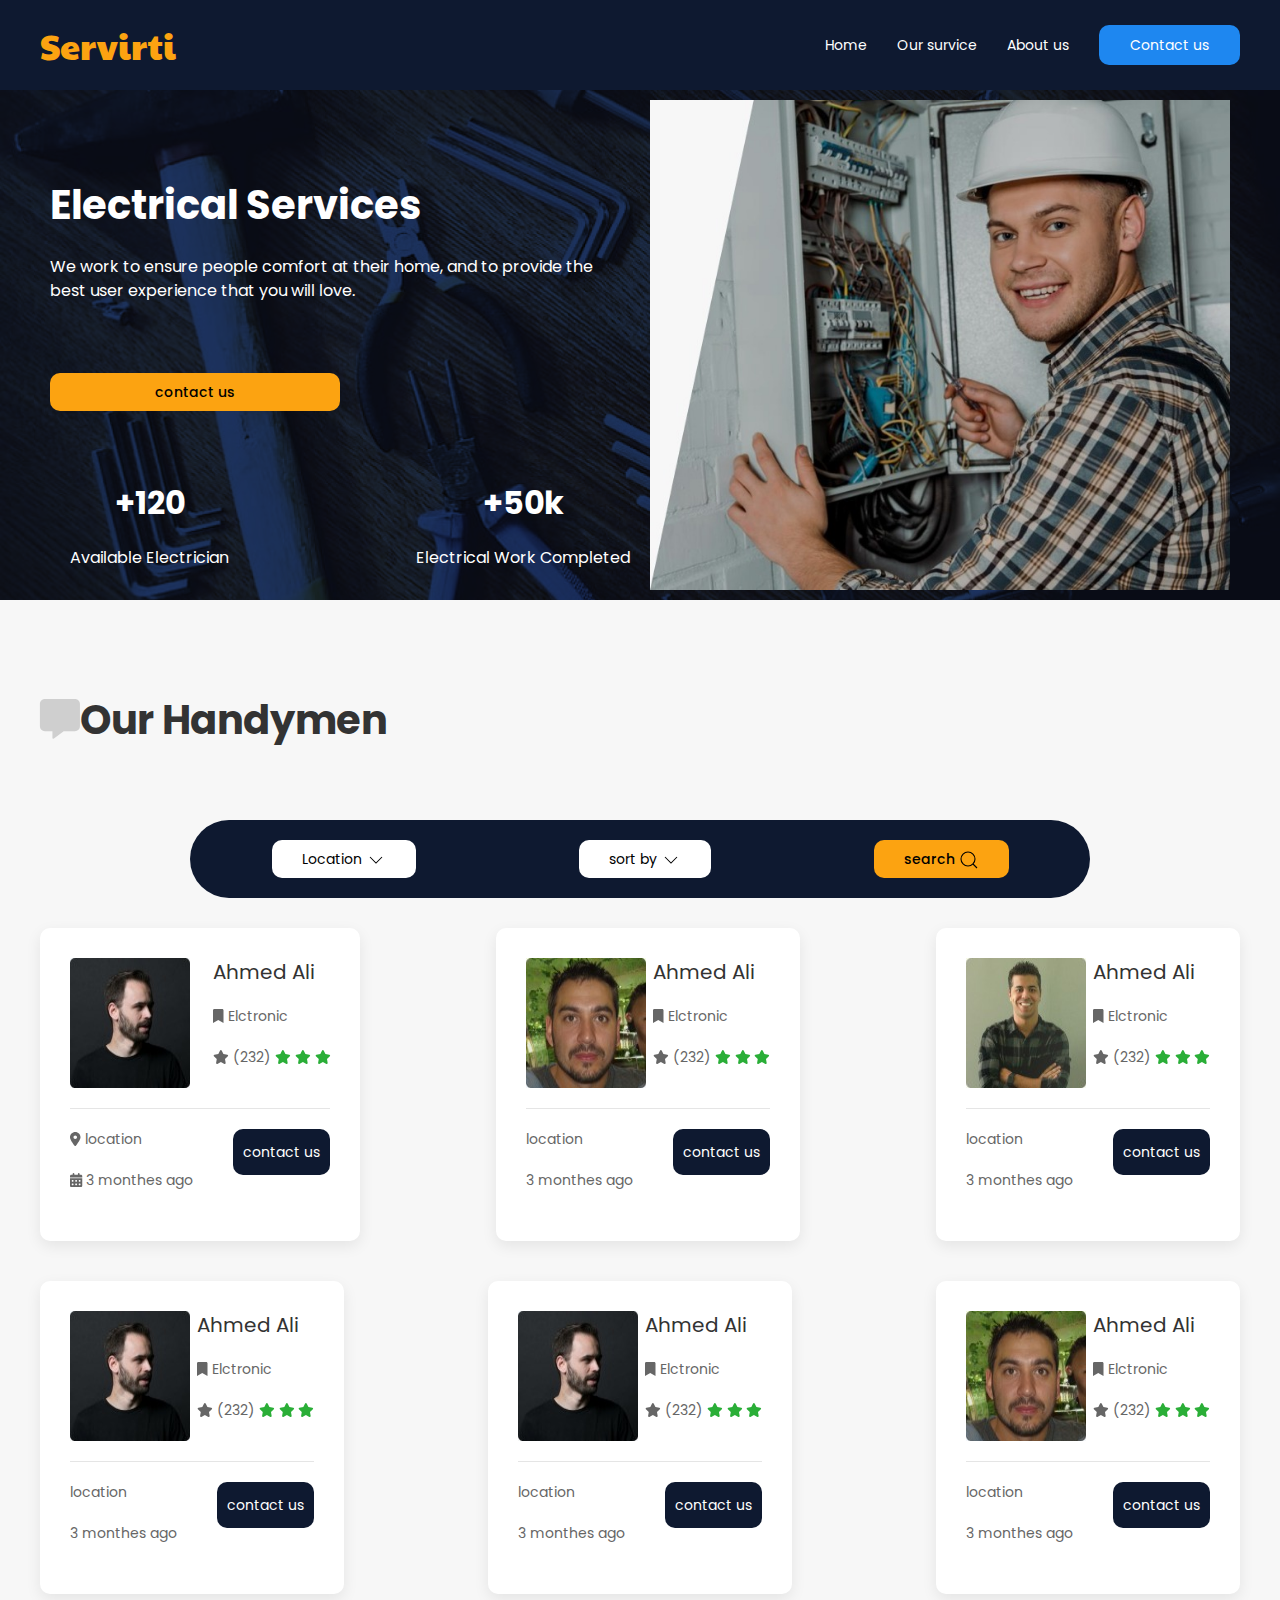
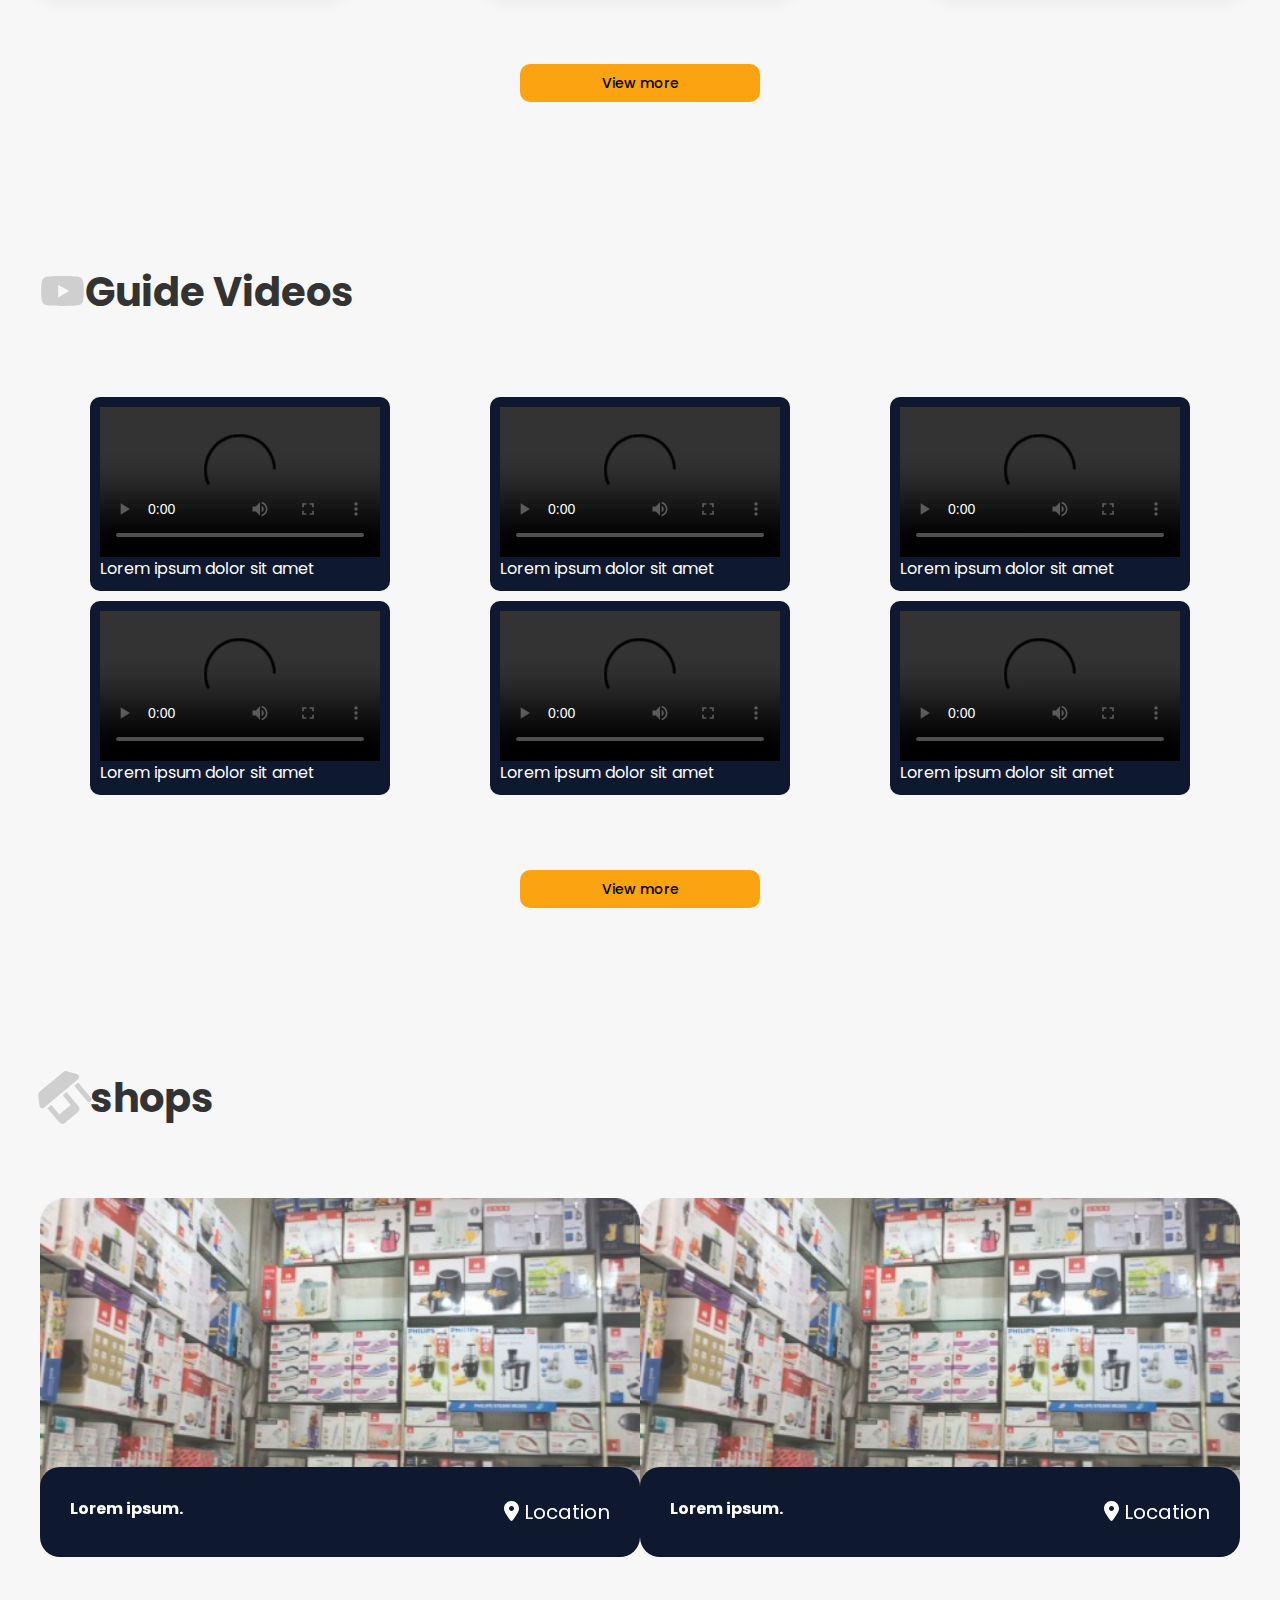
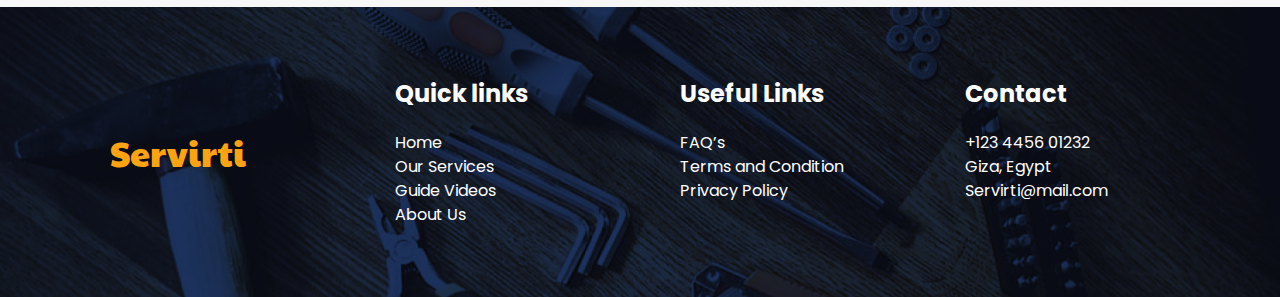
==== commit 638ab145: "update" ====
--- a/assets/pages/handy.html
+++ b/assets/pages/handy.html
@@ -628,5 +628,15 @@
     <script src="../js/all.min.js"></script>
     <script src="../js/fontawesome.min.js"></script>
     <script type="text/javascript" src="https://code.jquery.com/jquery-3.4.0.js"></script>
+    <script>
+        let fixBtn = document.getElementById("fixBtn")
+        window.onscroll = function(){
+            if (scrollY <= 300) {
+                fixBtn.classList.add("uk-hidden")
+            }else{
+                fixBtn.classList.remove("uk-hidden")
+            }
+        }
+    </script>
 </body>
 </html>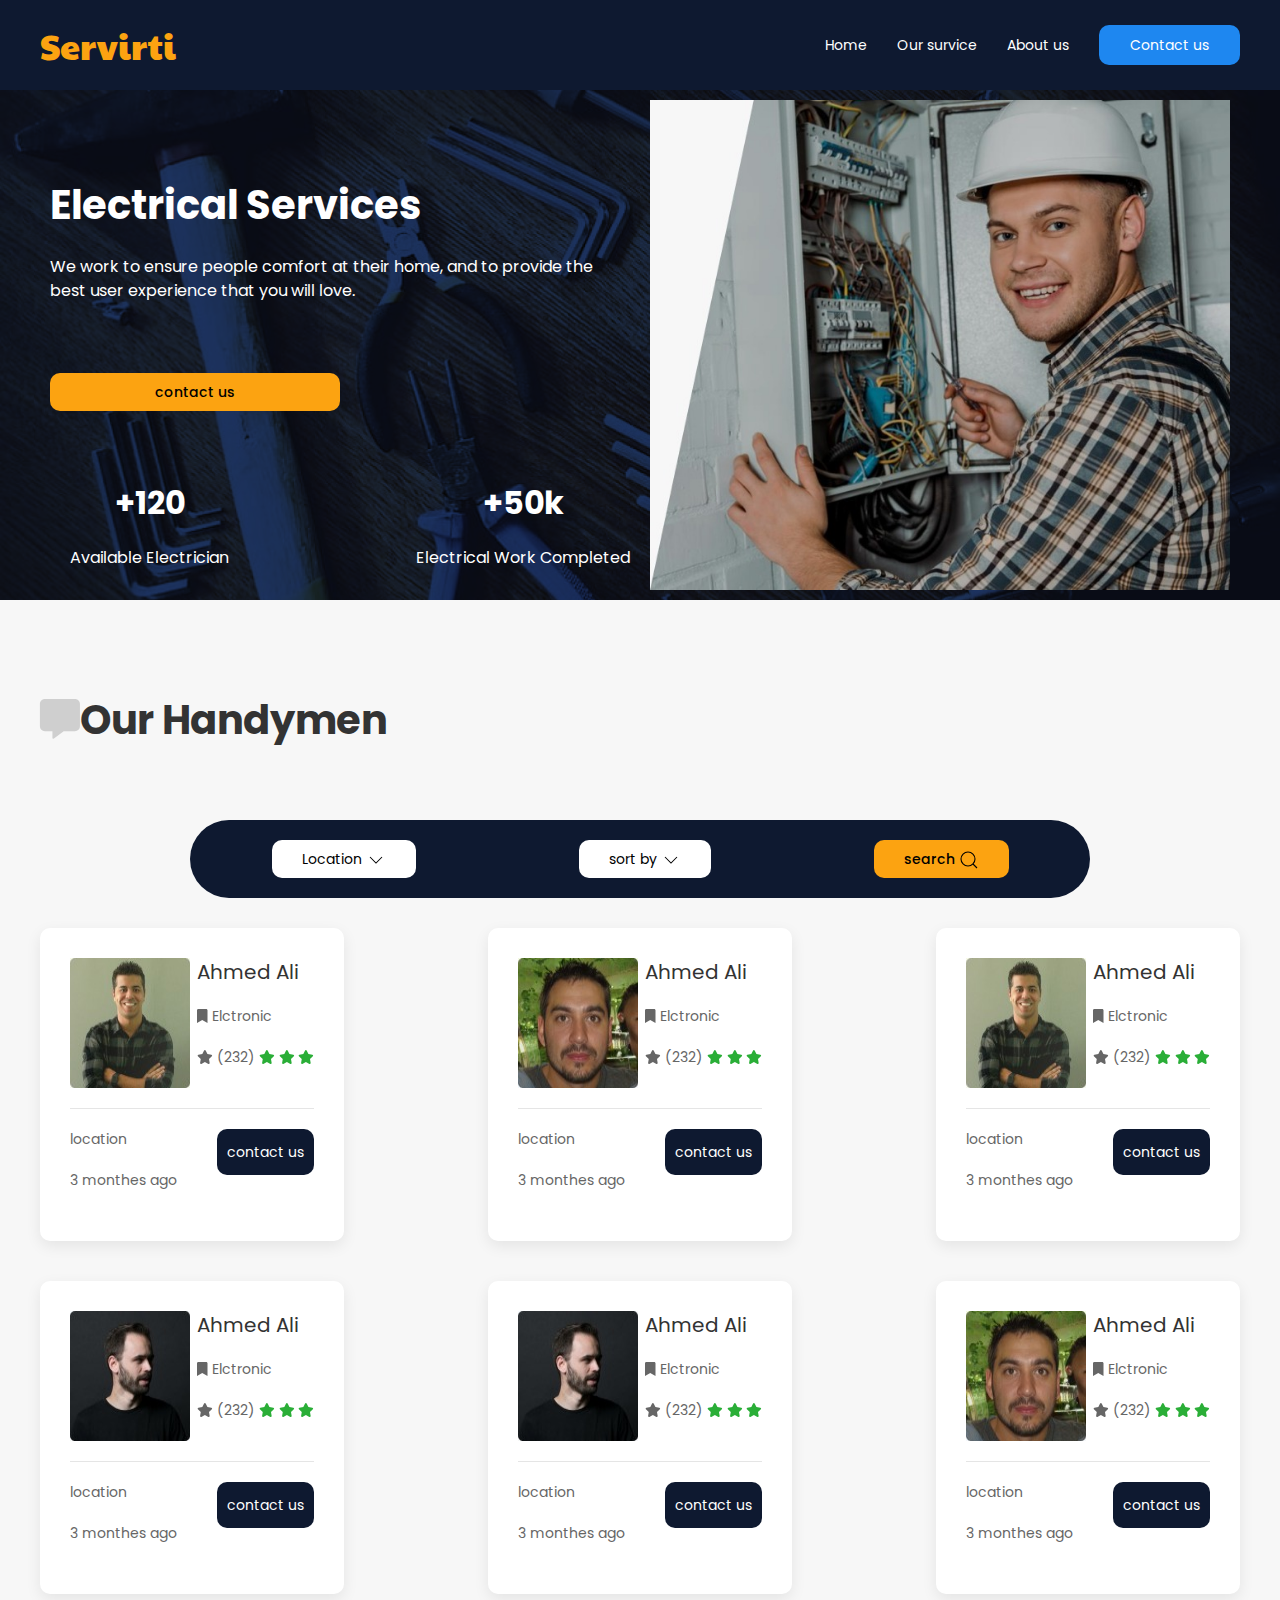
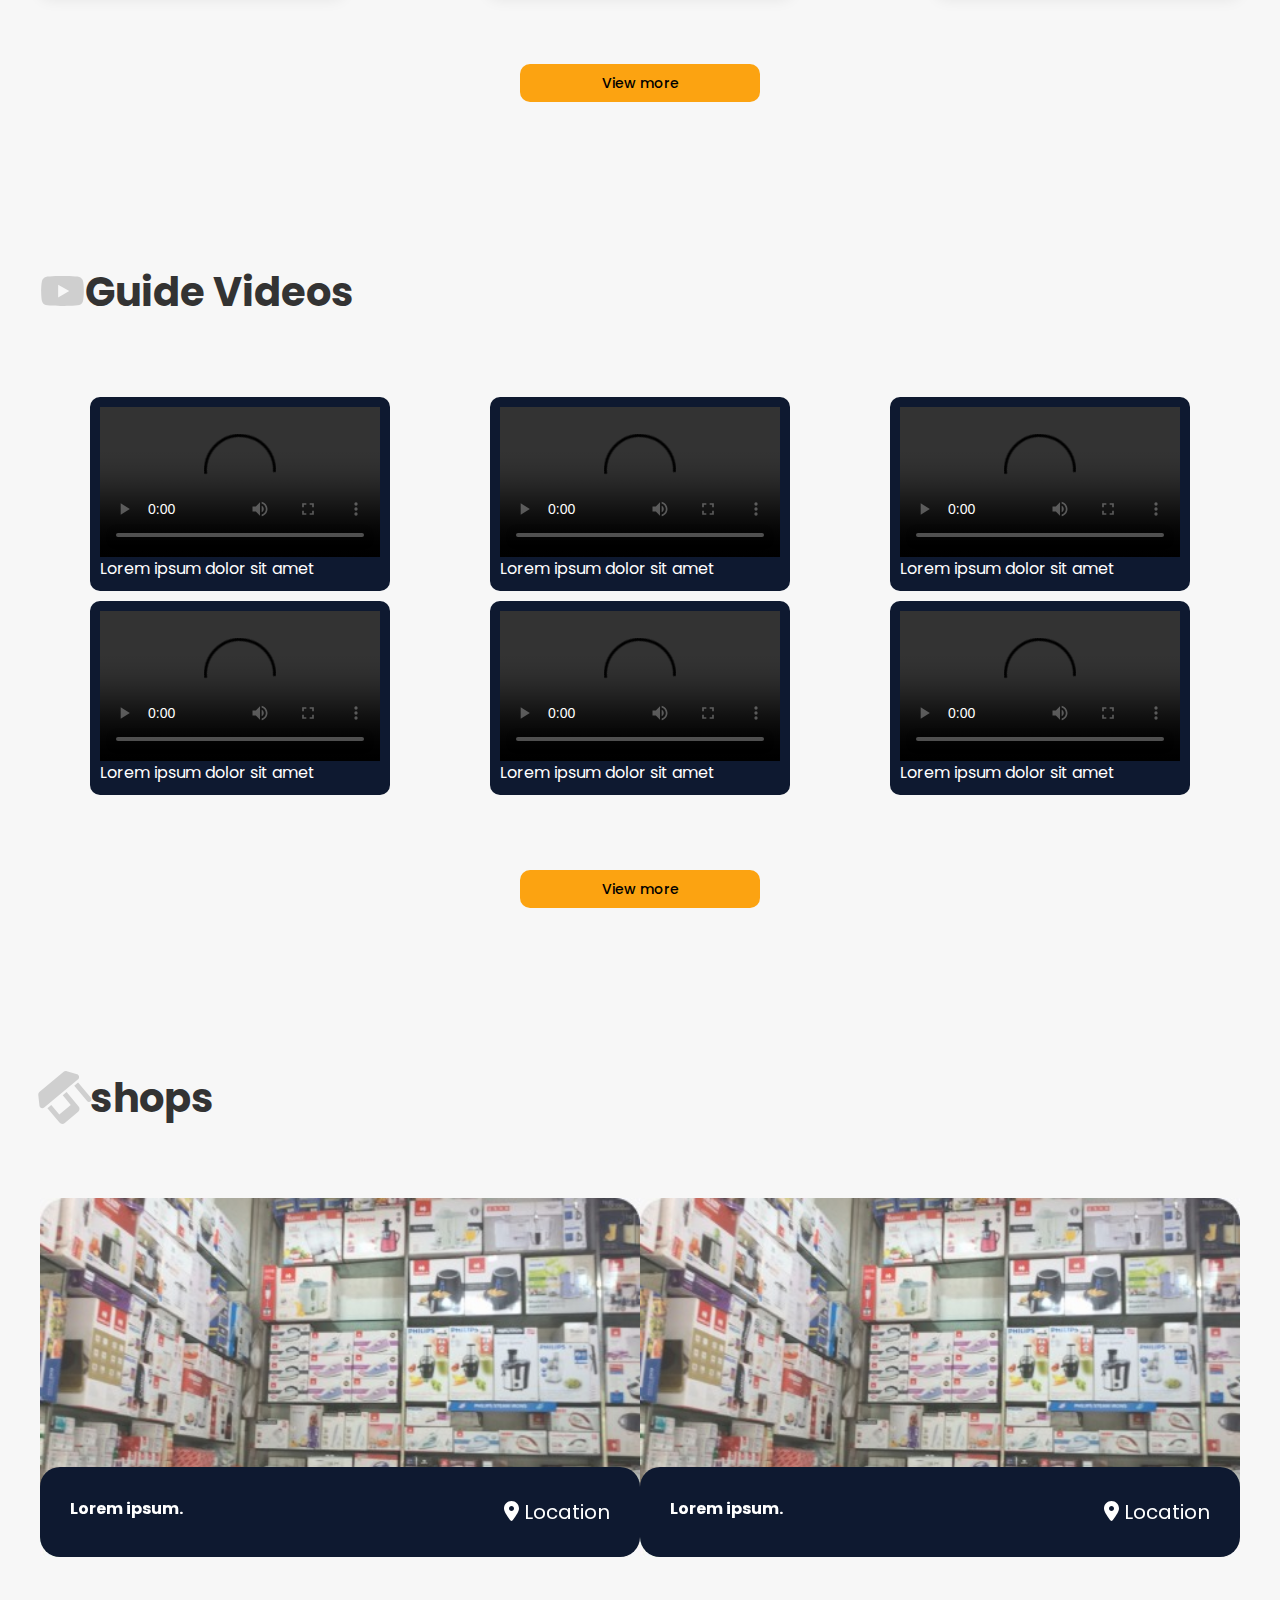
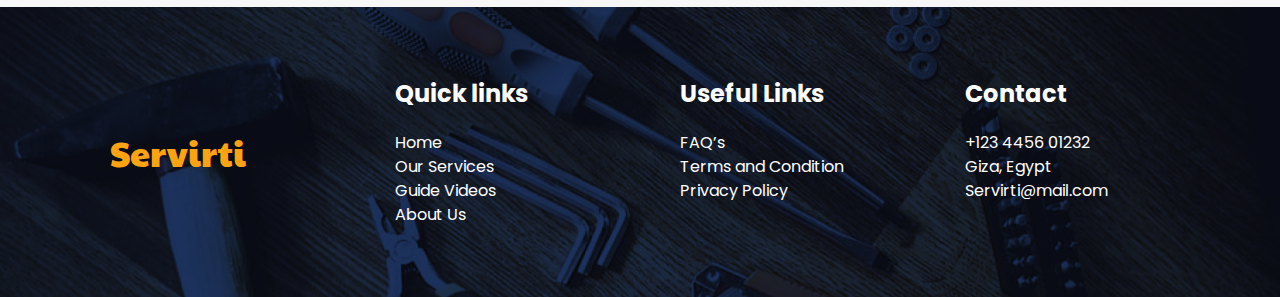
==== commit cdc900a6: "update" ====
--- a/assets/pages/handy.html
+++ b/assets/pages/handy.html
@@ -115,24 +115,24 @@
                 <div class="card__search" data-location="a" data-sort="1">
                     <div class="uk-card uk-card-default uk-card-hover uk-card-body">
                         <div class="uk-flex uk-flex-between uk-text-left">
-                            <img class="img_card" src="../img/staff2.jpeg">
-                            <div class="info">
-                                <h4>Ahmed Ali</h4>
-                                <p><i class="fa-solid fa-bookmark"></i> Elctronic</p>
-                                <p>
-                                    <i class="fa-solid fa-star"></i> 
-                                    (232)
-                                    <i class="info__stars fa-solid fa-star"></i>
-                                    <i class="info__stars fa-solid fa-star"></i>
-                                    <i class="info__stars fa-solid fa-star"></i>
-                                </p>
-                            </div>
-                        </div>
-                        <hr>
-                        <div class="uk-flex uk-flex-between uk-text-left">
-                            <div class="info uk-margin-medium-right">
-                                <p><i class="fa-solid fa-location-dot"></i> location</p>
-                                <p><i class="fa-solid fa-calendar-days"></i> 3 monthes ago</p>
+                            <img class="img_card" src="../img/staff1.jpeg">
+                            <div class="info">
+                                <h4>Ahmed Ali</h4>
+                                <p><i class="fa-solid fa-bookmark"></i> Elctronic</p>
+                                <p>
+                                    <i class="fa-solid fa-star"></i> 
+                                    (232)
+                                    <i class="info__stars fa-solid fa-star"></i>
+                                    <i class="info__stars fa-solid fa-star"></i>
+                                    <i class="info__stars fa-solid fa-star"></i>
+                                </p>
+                            </div>
+                        </div>
+                        <hr>
+                        <div class="uk-flex uk-flex-between uk-text-left">
+                            <div class="info uk-margin-medium-right">
+                                <p>location</p>
+                                <p>3 monthes ago</p>
                             </div>
                             <div class="">
                                 <button class="uk-button button__dark btn__txt">contact us</button>
--- a/assets/css/main.css
+++ b/assets/css/main.css
@@ -53,6 +53,13 @@
     color: #000;
     font-weight: 500;
 }
+@media(min-width:769px){
+    .main__header__img{
+        width: 75%;
+        position: relative;
+        left: 120px;
+    }
+}
 
 header form{
     background: #d6d5d5;
@@ -96,6 +103,10 @@
 .main__about{
     margin: 30px auto;
 
+}
+
+.main__about__txt h3{
+    margin-bottom: 5px;
 }
 /* math__feadback style */
 
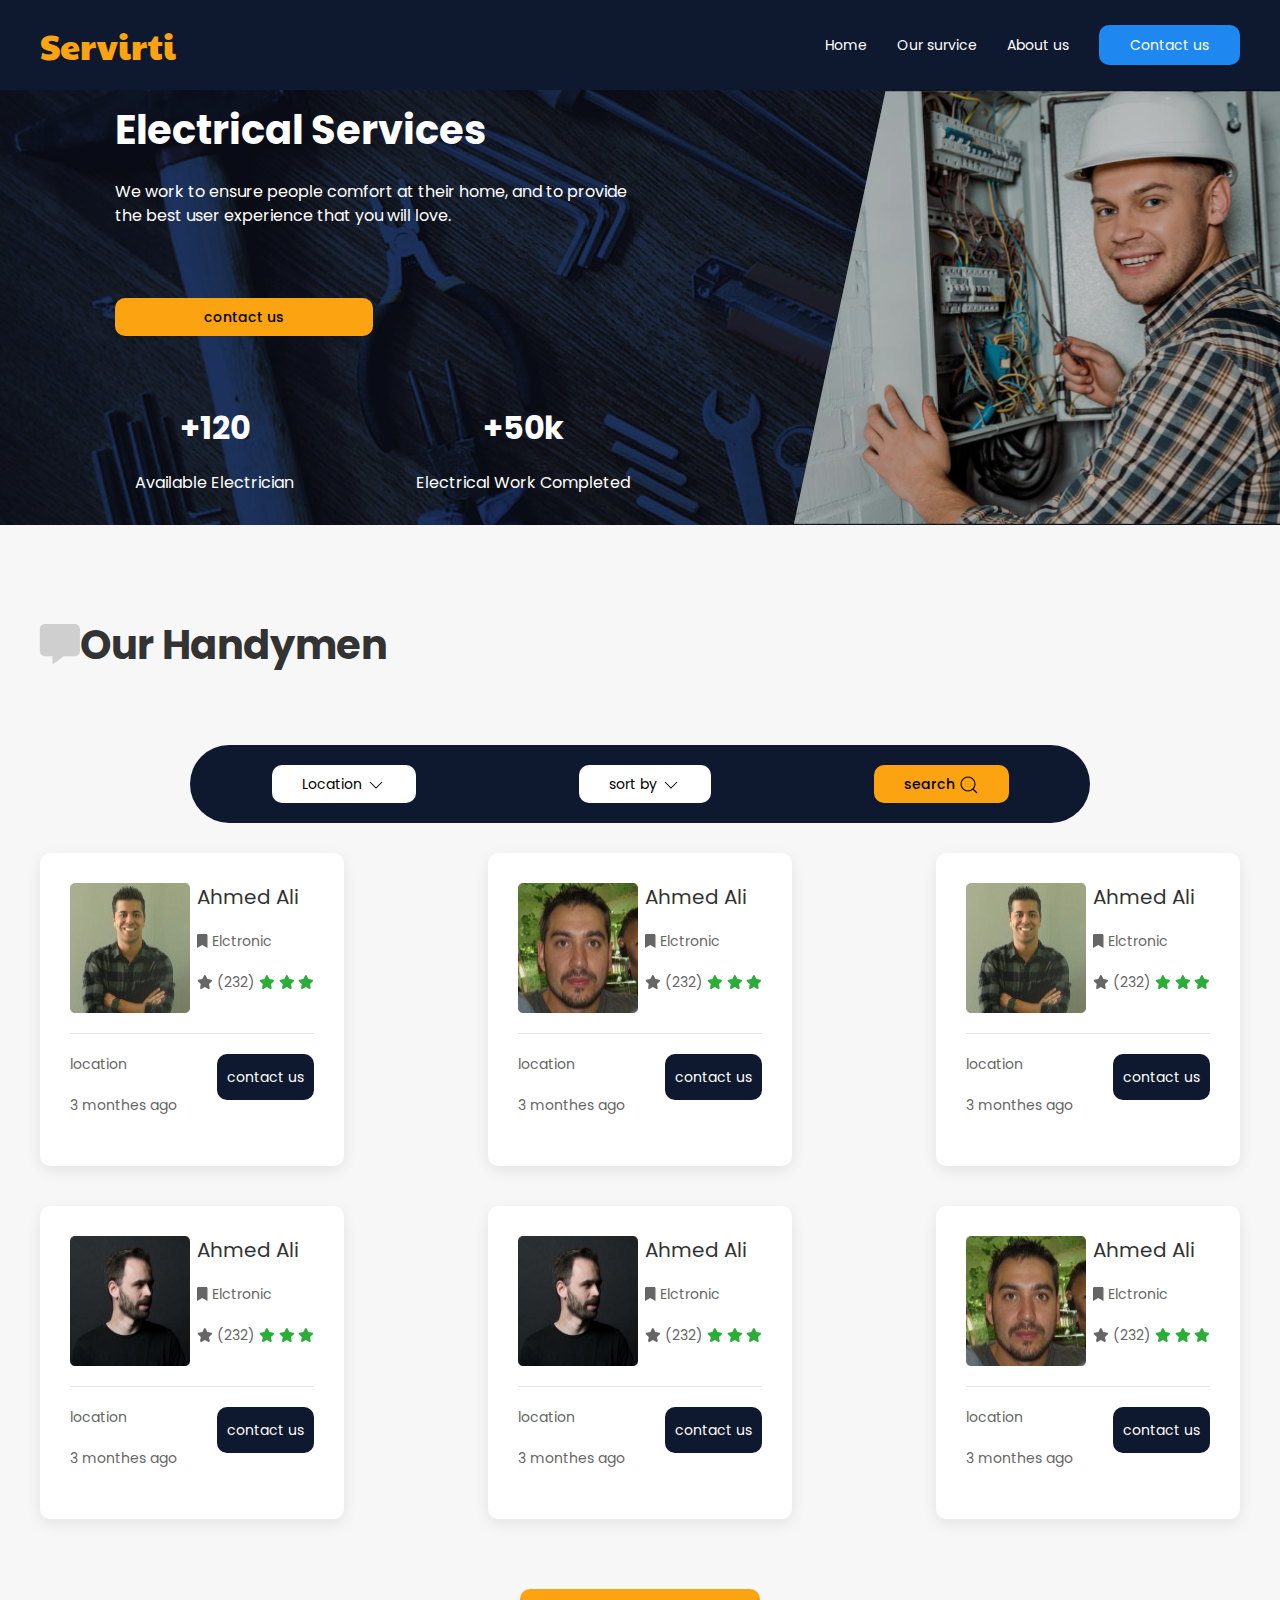
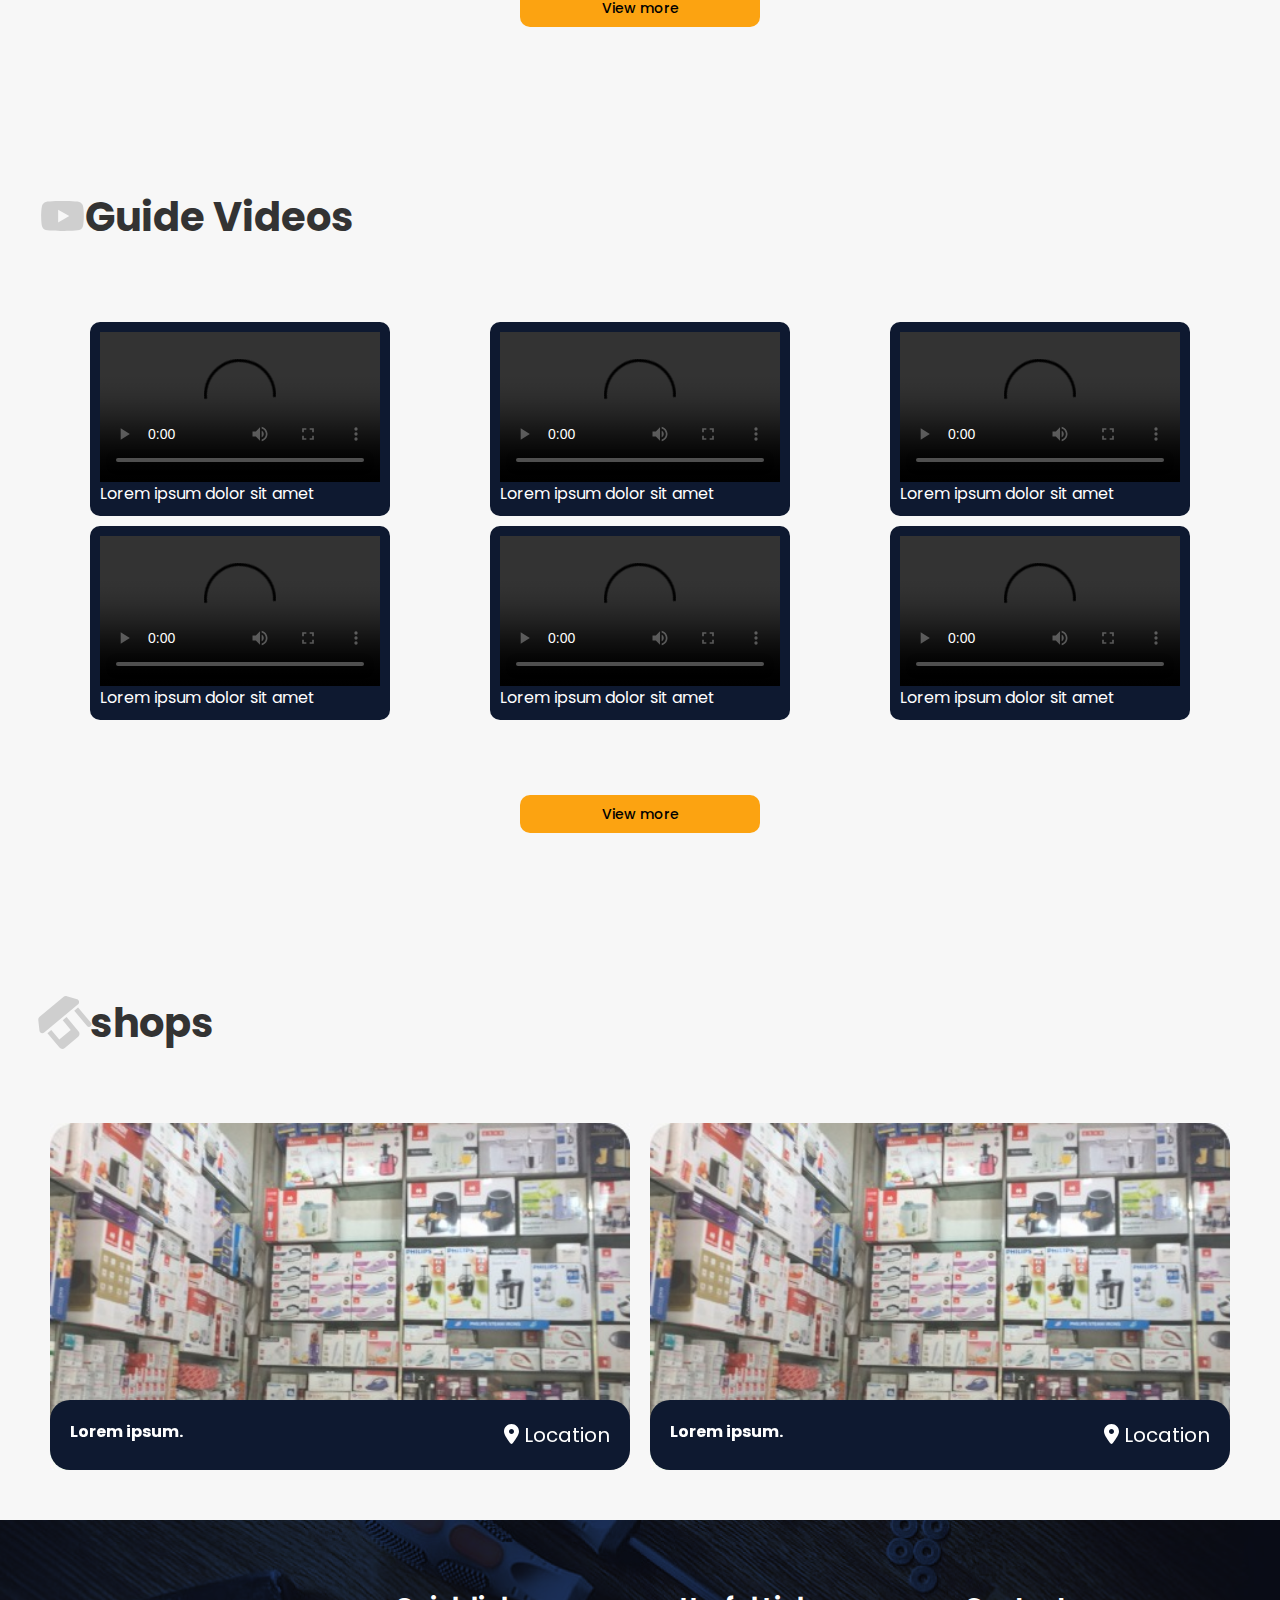
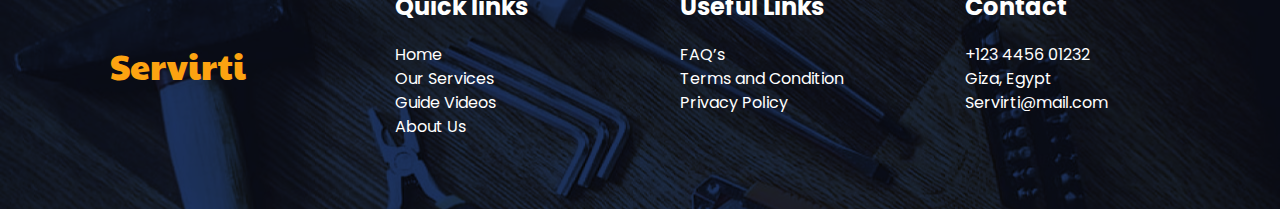
==== commit 8d54bbf9: "update" ====
--- a/assets/pages/handy.html
+++ b/assets/pages/handy.html
@@ -40,8 +40,8 @@
             </div>
         </nav>
         <!-- main header -->
-        <div class="uk-child-width-1-1@s uk-child-width-1-2@m uk-container uk-margin-auto" uk-grid>
-            <div style="align-self: end;">
+        <div class="header__two uk-child-width-1-1@s uk-child-width-1-2@m uk-margin-auto" uk-grid>
+            <div class="header__two__main uk-container" style="align-self: end;">
                 <h1 class="header__title">Electrical Services</h1>
                 <p class="dark">
                     We work to ensure people comfort at their home, and to provide
@@ -62,7 +62,7 @@
                 </div>
             </div>
             <div>
-                <img class="uk-width-1-1" src="../img/staff3.jpeg" alt="" >
+                <img class="uk-width-1-1 header__two__img" src="../img/staff3.svg" alt="">
             </div>
         </div>
     </header>
--- a/assets/css/utalities.css
+++ b/assets/css/utalities.css
@@ -162,17 +162,23 @@
 
 .main__shops .uk-grid>*{
     padding: 0;
+    padding-right: 10px;
+    padding-left: 10px;
 }
-
+.main__shops .uk-overlay {
+    padding: 20px;
+}
 .main__handy .uk-grid>*{
     padding: 0;
 }
+
 
 
 @media(max-width: 768px){
     .img_card{
         width: 35%;
         height: 100px;
+        object-fit: contain;
     }
     .btn__txt{
         font-size: 9px;
--- a/assets/css/main.css
+++ b/assets/css/main.css
@@ -66,6 +66,24 @@
     border-radius: 10px;
 }
 /*  */
+
+@media(min-width: 959px){
+    .header__two{
+        background-image: url(../img/staff3.svg);
+        background-repeat: no-repeat;
+        background-position: right;
+        background-size: 38% 108%;
+    }
+}
+@media(min-width: 960px){
+    .header__two__img{
+        display: none;
+    }
+    .header__two__main{
+        padding-left: 115px !important;
+    }
+
+}
 .num h3{
     font-size: 32px;
 }
@@ -104,7 +122,9 @@
     margin: 30px auto;
 
 }
-
+.main__about__img {
+    margin-right: 10px;
+}
 .main__about__txt h3{
     margin-bottom: 5px;
 }
@@ -113,6 +133,26 @@
 .stars{
     align-items: center;
     transform: translateY(-8px);
+}
+.swiper{
+    padding: 20px 0 !important;
+}
+@media(max-width:768px ){
+    .swiper__header{
+        flex-wrap: wrap;
+    }
+    .swiper__header h3{
+        font-size: 12px;
+    }
+    .swiper__stars{
+        margin: 20px 0px;
+    }
+    .swiper .uk-card-body {
+        padding: 20px;
+    } 
+    .swiper .uk-card-body>:last-child{
+        font-size: 15px;
+    }
 }
 
 .main__feadback{
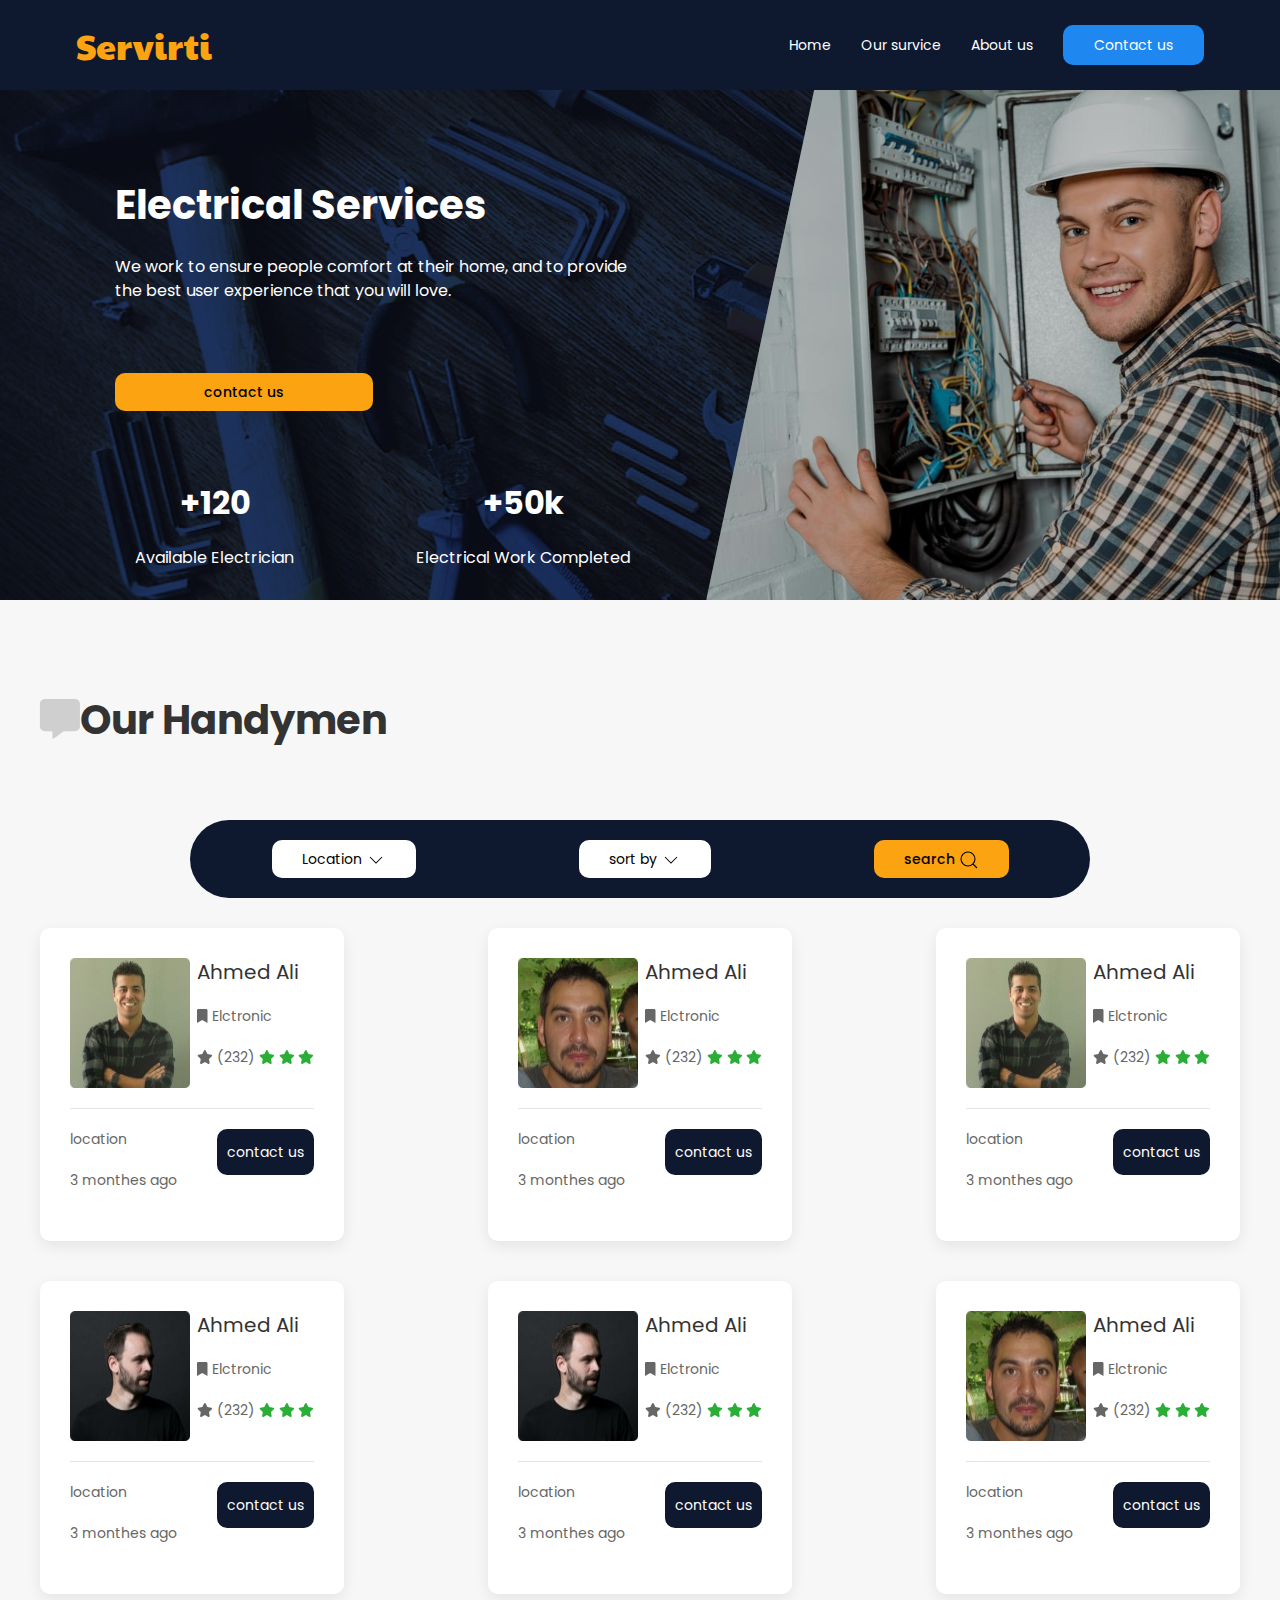
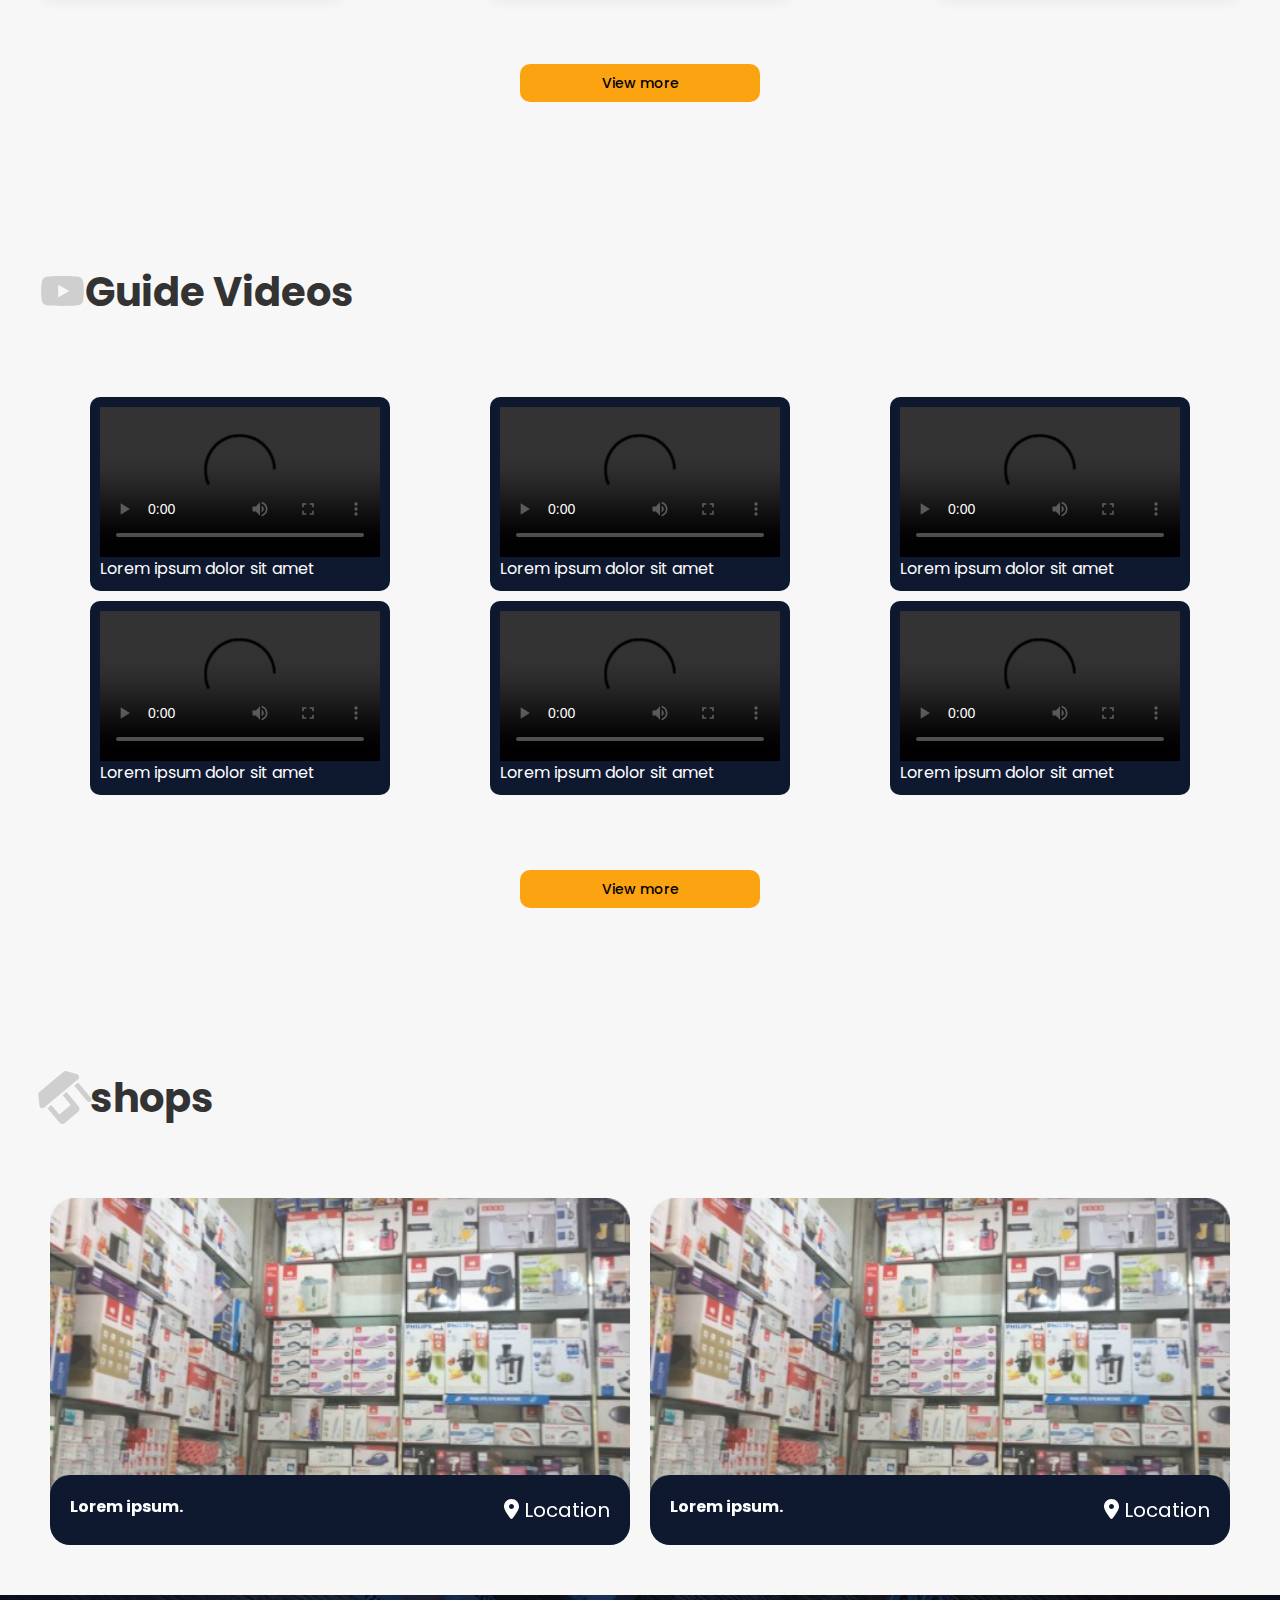
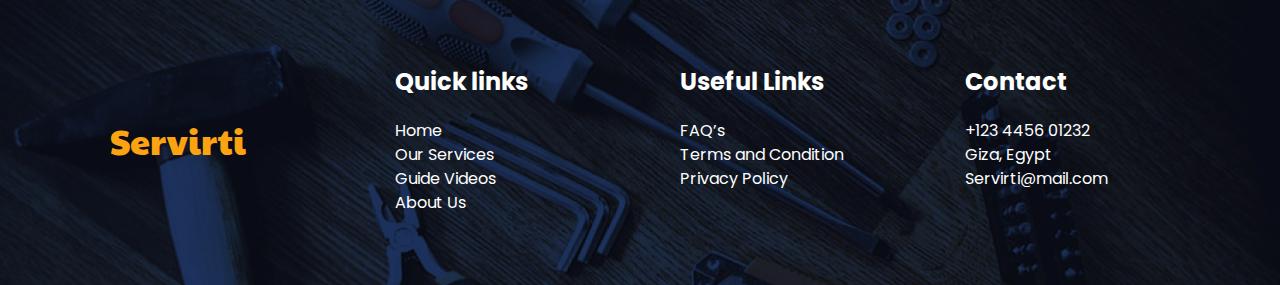
==== commit 3736e152: "update" ====
--- a/assets/pages/handy.html
+++ b/assets/pages/handy.html
@@ -21,16 +21,16 @@
     <!-- Start header section -->
     <header class="img__background">
         <!-- navbar -->
-        <nav class="uk-container uk-flex uk-margin-auto uk-flex-wrap">
-            <div class="uk-navbar-left uk-width-1-4">
+        <nav class=" uk-flex uk-margin-auto uk-flex-wrap">
+            <div class=" uk-container uk-navbar-left uk-width-1-2">
                 <ul class="uk-navbar-nav">
                     <li><a class="uk-text-bolder" href="../../index.html">Servirti</a></li>
                 </ul>
             </div>
-            <div class="uk-navbar-right nav-btn uk-hidden@m uk-width-1-2" style="cursor: pointer; justify-content: right;">
+            <div class="uk-container uk-navbar-right nav-btn uk-hidden@m uk-width-1-2" style="cursor: pointer; justify-content: right;">
                 <span class="uk-margin-small-right" uk-icon="icon: table"></span>
             </div>
-            <div class="uk-navbar-right nav-main">
+            <div class=" uk-container  uk-navbar-right nav-main">
                 <ul class="uk-navbar-nav ul-nav">
                     <li class="li-nav nav-response"><a href="../../#">Home</a></li>
                     <li class="li-nav nav-response"><a href="../../index.html#survice">Our survice</a></li>
--- a/assets/css/main.css
+++ b/assets/css/main.css
@@ -66,13 +66,15 @@
     border-radius: 10px;
 }
 /*  */
-
+.header__two{
+    min-height: 510px;
+}
 @media(min-width: 959px){
     .header__two{
         background-image: url(../img/staff3.svg);
         background-repeat: no-repeat;
         background-position: right;
-        background-size: 38% 108%;
+        background-size: contain;
     }
 }
 @media(min-width: 960px){
